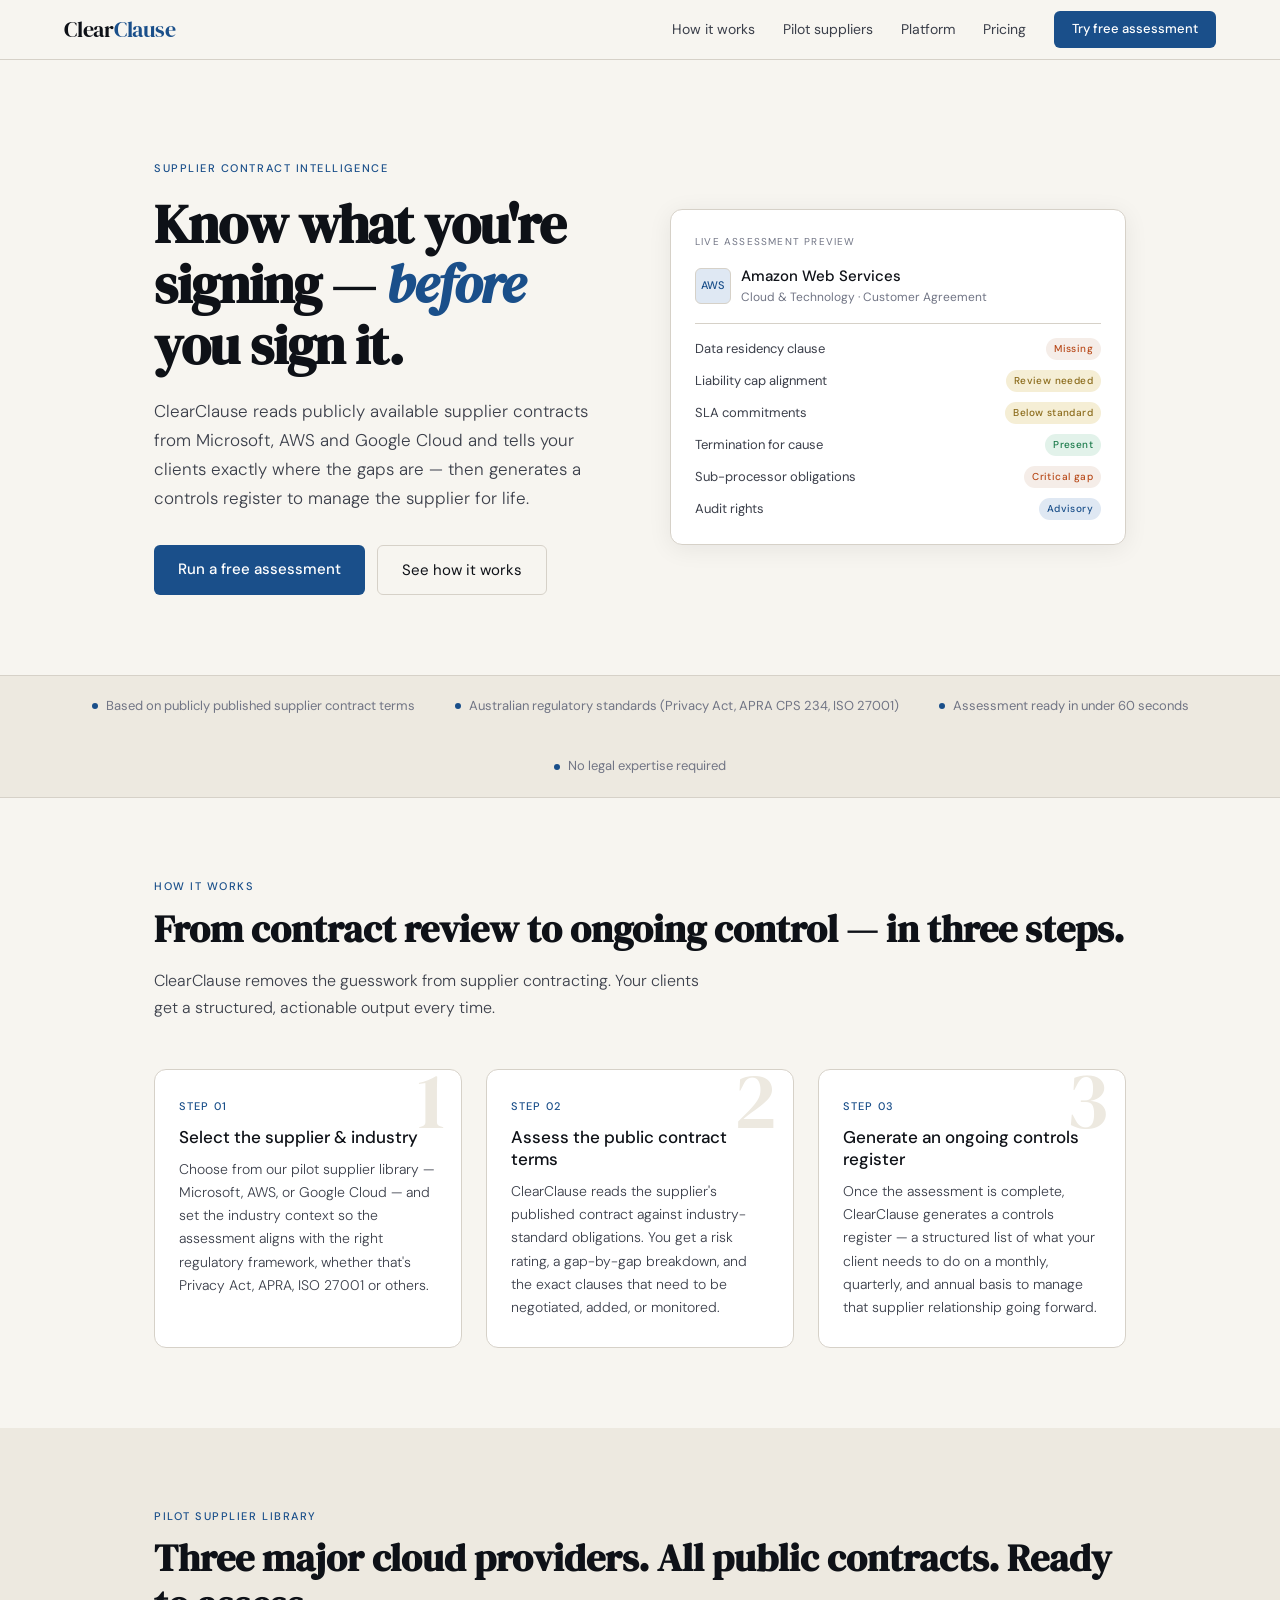
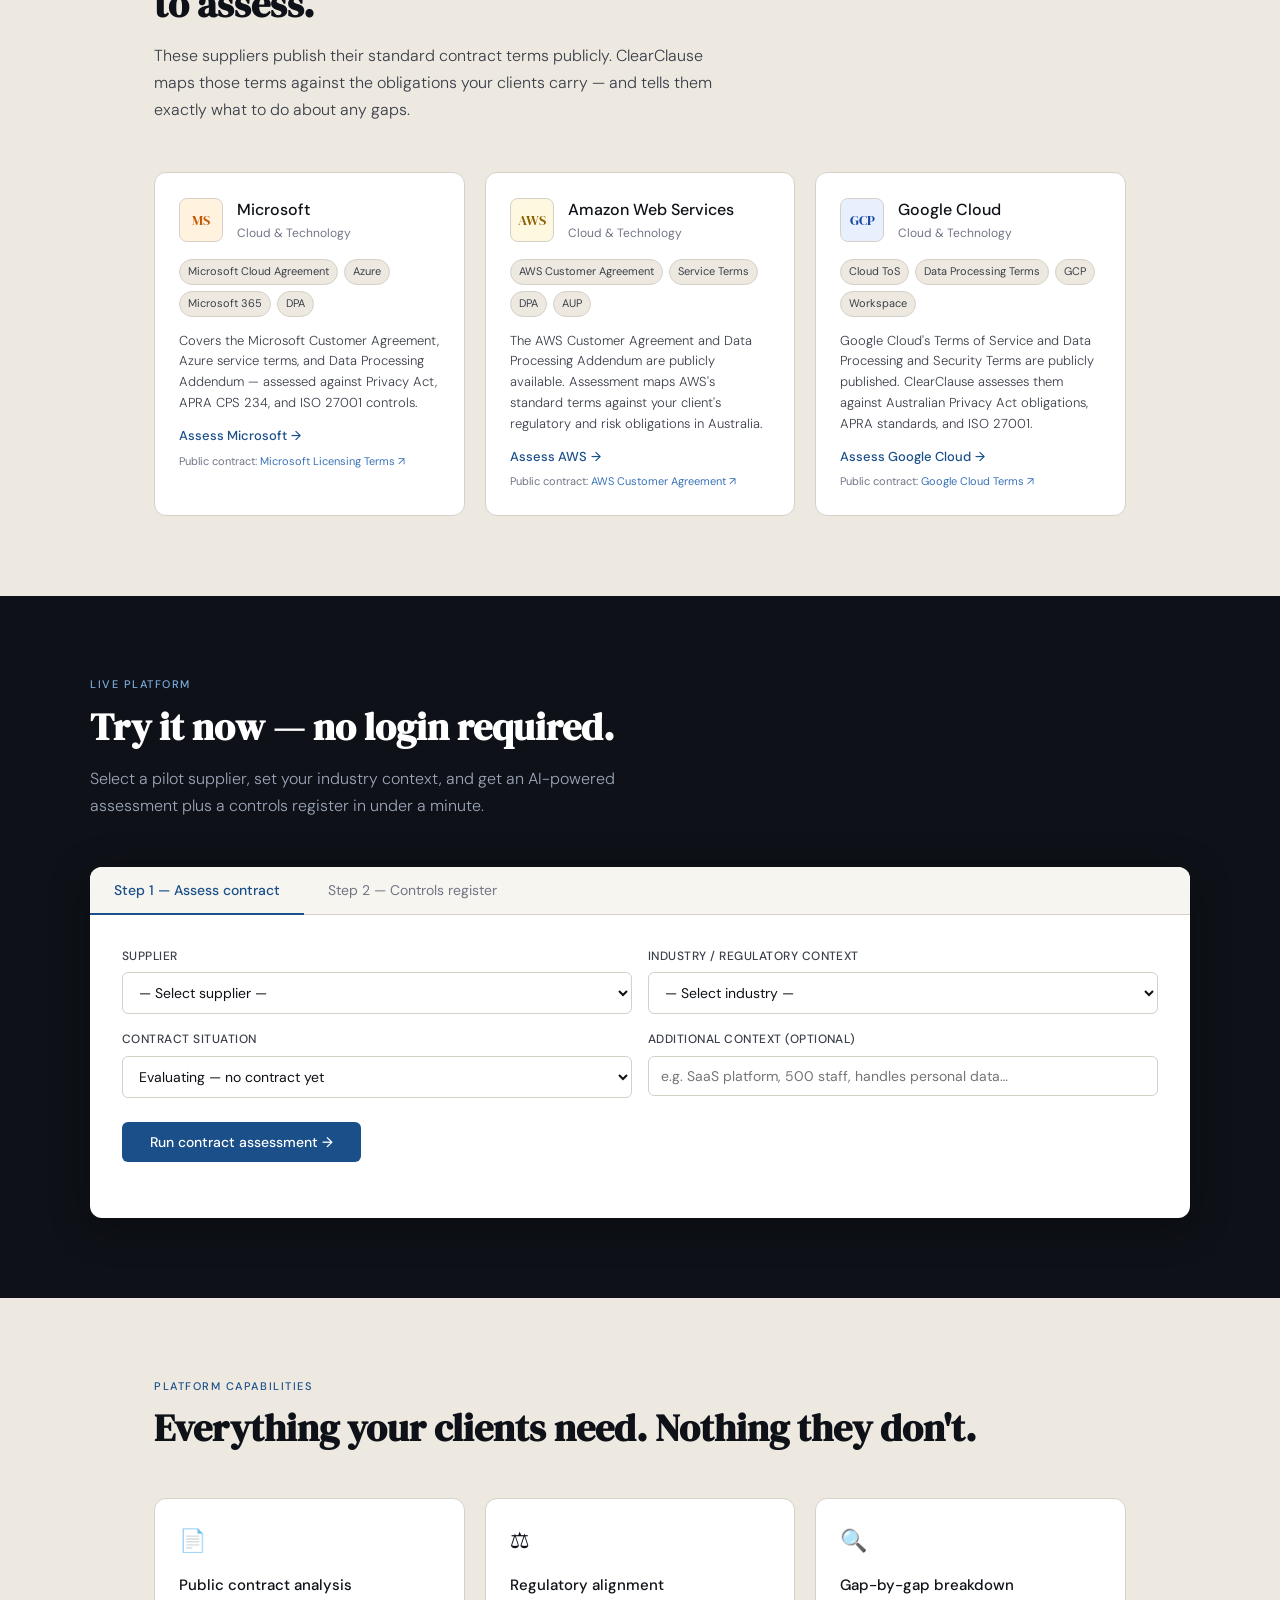
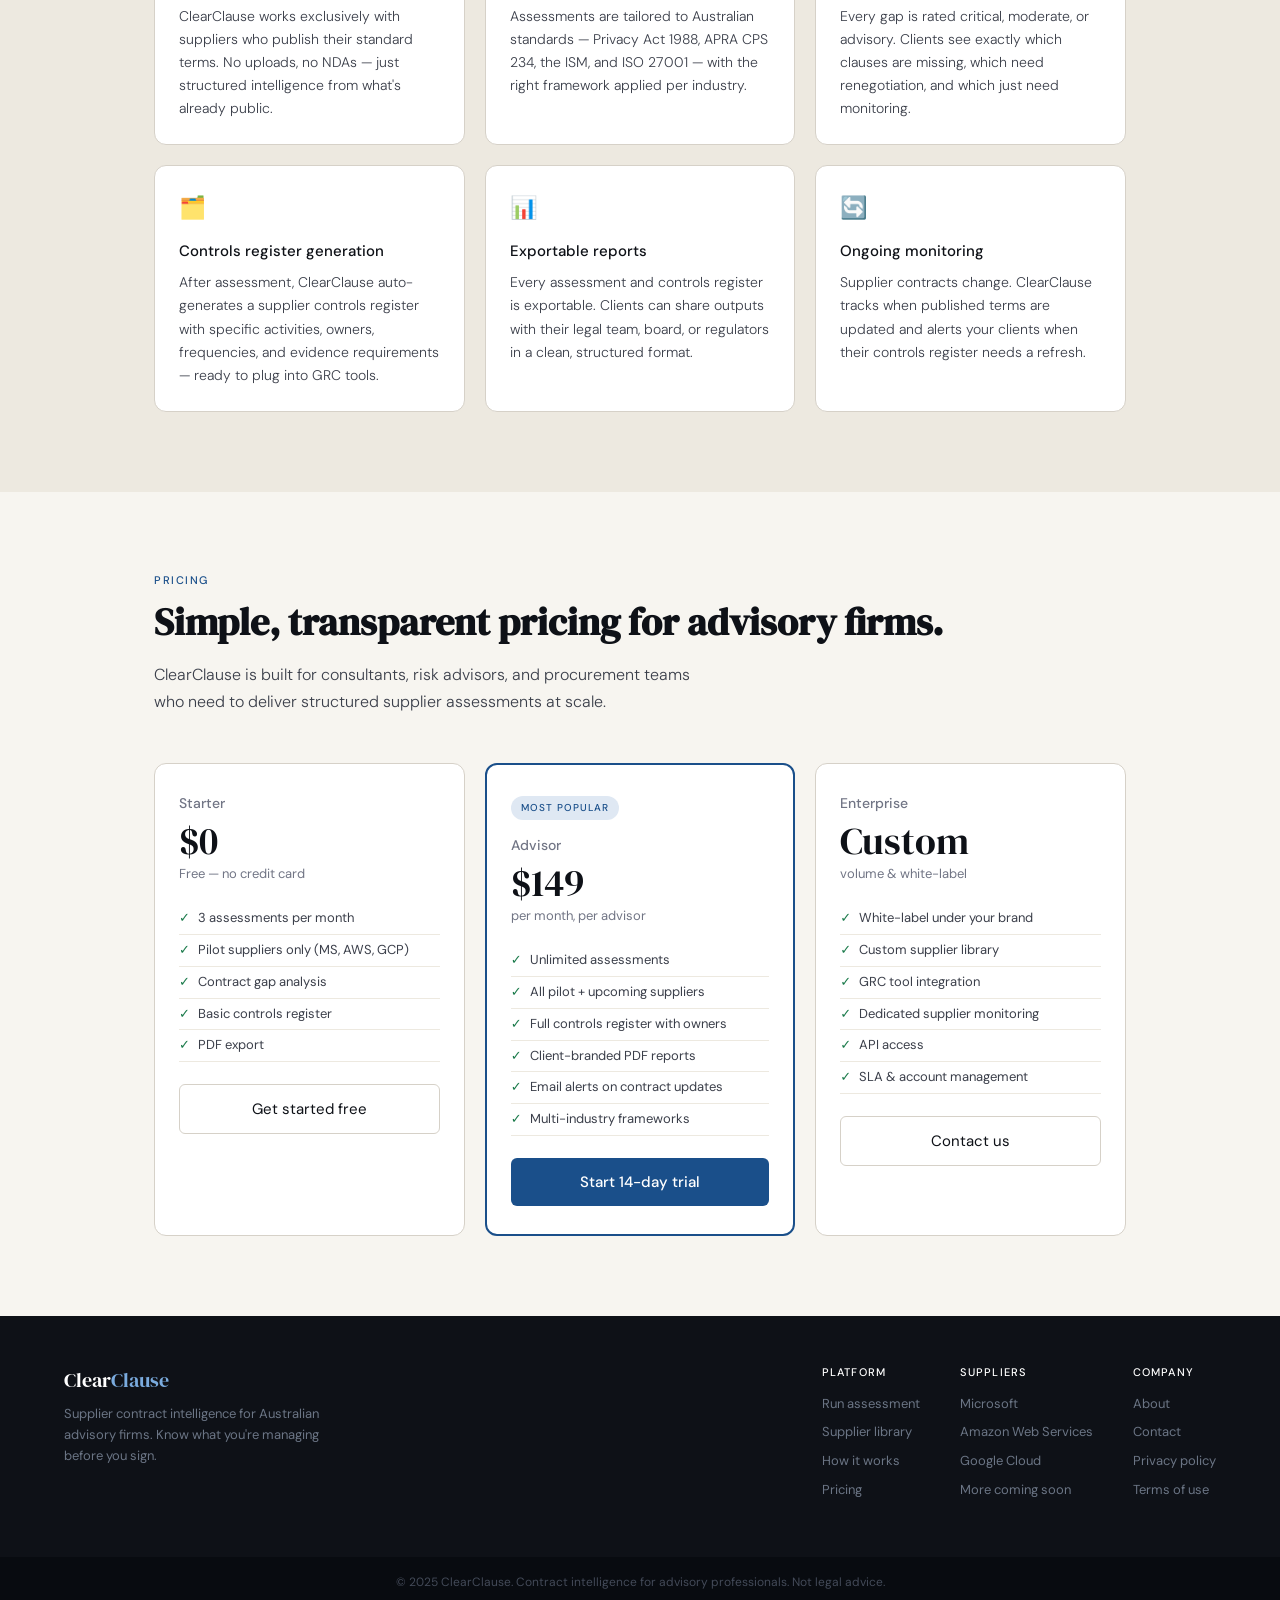
==== index.html @ 5c3d30c2 "Create index.html Version 1" ====
<!DOCTYPE html>
<html lang="en">
<head>
<meta charset="UTF-8" />
<meta name="viewport" content="width=device-width, initial-scale=1.0" />
<title>ClearClause — Supplier Contract Intelligence</title>
<link href="https://fonts.googleapis.com/css2?family=DM+Serif+Display:ital@0;1&family=DM+Sans:wght@300;400;500&display=swap" rel="stylesheet" />
<style>
:root {
  --ink: #0e1117;
  --ink-soft: #3b3f4a;
  --ink-muted: #717585;
  --paper: #f7f5f0;
  --paper-warm: #ede9e0;
  --rule: #d6d1c8;
  --accent: #1a4f8a;
  --accent-pale: #dfe8f3;
  --accent-mid: #3a72b8;
  --warn: #b84a1a;
  --warn-pale: #f5ede8;
  --ok: #1a7a4a;
  --ok-pale: #e2f2ea;
  --amber: #8a6a1a;
  --amber-pale: #f5eed5;
  --serif: 'DM Serif Display', Georgia, serif;
  --sans: 'DM Sans', system-ui, sans-serif;
  --r: 6px;
  --r-lg: 12px;
}
* { box-sizing: border-box; margin: 0; padding: 0; }
html { scroll-behavior: smooth; }
body { font-family: var(--sans); background: var(--paper); color: var(--ink); font-size: 16px; line-height: 1.6; }

/* NAV */
nav {
  position: sticky; top: 0; z-index: 100;
  background: rgba(247,245,240,0.92);
  backdrop-filter: blur(12px);
  border-bottom: 1px solid var(--rule);
  padding: 0 5vw;
  display: flex; align-items: center; justify-content: space-between;
  height: 60px;
}
.nav-logo { font-family: var(--serif); font-size: 22px; color: var(--ink); letter-spacing: -0.01em; }
.nav-logo span { color: var(--accent); }
.nav-links { display: flex; gap: 28px; align-items: center; }
.nav-links a { font-size: 14px; color: var(--ink-soft); text-decoration: none; font-weight: 400; transition: color 0.15s; }
.nav-links a:hover { color: var(--ink); }
.nav-cta {
  background: var(--accent); color: #fff !important;
  padding: 8px 18px; border-radius: var(--r); font-weight: 500 !important;
  font-size: 13px !important;
}
.nav-cta:hover { background: var(--accent-mid) !important; color: #fff !important; }

/* HERO */
.hero {
  padding: 100px 5vw 80px;
  max-width: 1100px; margin: 0 auto;
  display: grid; grid-template-columns: 1fr 1fr; gap: 60px; align-items: center;
}
.hero-eyebrow {
  font-size: 11px; letter-spacing: 0.14em; text-transform: uppercase;
  color: var(--accent); font-weight: 500; margin-bottom: 16px;
}
.hero-title {
  font-family: var(--serif); font-size: clamp(36px, 4.5vw, 54px);
  line-height: 1.12; color: var(--ink); margin-bottom: 22px;
  letter-spacing: -0.02em;
}
.hero-title em { font-style: italic; color: var(--accent); }
.hero-body { font-size: 17px; color: var(--ink-soft); line-height: 1.7; margin-bottom: 32px; font-weight: 300; }
.hero-actions { display: flex; gap: 12px; flex-wrap: wrap; }
.btn-primary {
  background: var(--accent); color: #fff; padding: 12px 24px;
  border-radius: var(--r); font-family: var(--sans); font-size: 15px; font-weight: 500;
  text-decoration: none; border: none; cursor: pointer; transition: background 0.15s;
  display: inline-block;
}
.btn-primary:hover { background: var(--accent-mid); }
.btn-outline {
  background: transparent; color: var(--ink); padding: 12px 24px;
  border-radius: var(--r); font-family: var(--sans); font-size: 15px; font-weight: 400;
  text-decoration: none; border: 1px solid var(--rule); cursor: pointer; transition: border-color 0.15s;
  display: inline-block;
}
.btn-outline:hover { border-color: var(--ink-muted); }

.hero-visual {
  background: #fff;
  border: 1px solid var(--rule);
  border-radius: var(--r-lg);
  padding: 24px;
  box-shadow: 0 4px 24px rgba(14,17,23,0.07);
}
.hv-label { font-size: 10px; letter-spacing: 0.12em; text-transform: uppercase; color: var(--ink-muted); margin-bottom: 14px; }
.hv-supplier-row { display: flex; align-items: center; gap: 10px; margin-bottom: 16px; }
.hv-logo {
  width: 36px; height: 36px; border-radius: 6px; border: 1px solid var(--rule);
  display: flex; align-items: center; justify-content: center; font-size: 11px; font-weight: 500;
  color: var(--accent); background: var(--accent-pale);
}
.hv-name { font-size: 15px; font-weight: 500; color: var(--ink); }
.hv-sub { font-size: 12px; color: var(--ink-muted); }
.hv-divider { height: 1px; background: var(--rule); margin: 14px 0; }
.hv-row { display: flex; justify-content: space-between; align-items: center; margin-bottom: 10px; }
.hv-row:last-child { margin-bottom: 0; }
.hv-clause { font-size: 13px; color: var(--ink-soft); }
.badge {
  font-size: 10px; font-weight: 500; padding: 3px 8px; border-radius: 20px;
  letter-spacing: 0.04em;
}
.badge-red { background: var(--warn-pale); color: var(--warn); }
.badge-amber { background: var(--amber-pale); color: var(--amber); }
.badge-green { background: var(--ok-pale); color: var(--ok); }
.badge-blue { background: var(--accent-pale); color: var(--accent); }

/* TRUST BAR */
.trust-bar {
  background: var(--paper-warm); border-top: 1px solid var(--rule); border-bottom: 1px solid var(--rule);
  padding: 20px 5vw;
  display: flex; align-items: center; justify-content: center; gap: 40px; flex-wrap: wrap;
}
.trust-item { font-size: 13px; color: var(--ink-muted); display: flex; align-items: center; gap: 8px; }
.trust-dot { width: 6px; height: 6px; border-radius: 50%; background: var(--accent); }

/* HOW IT WORKS */
.section { padding: 80px 5vw; max-width: 1100px; margin: 0 auto; }
.section-label { font-size: 11px; letter-spacing: 0.14em; text-transform: uppercase; color: var(--accent); font-weight: 500; margin-bottom: 10px; }
.section-title { font-family: var(--serif); font-size: clamp(28px, 3vw, 40px); line-height: 1.18; color: var(--ink); margin-bottom: 16px; }
.section-body { font-size: 16px; color: var(--ink-soft); max-width: 560px; line-height: 1.7; font-weight: 300; }

.steps { display: grid; grid-template-columns: repeat(3, 1fr); gap: 24px; margin-top: 48px; }
.step-card {
  background: #fff; border: 1px solid var(--rule); border-radius: var(--r-lg);
  padding: 28px 24px; position: relative; overflow: hidden;
}
.step-card::before {
  content: attr(data-n);
  position: absolute; top: -10px; right: 16px;
  font-family: var(--serif); font-size: 80px; color: var(--paper-warm);
  line-height: 1; pointer-events: none;
}
.step-num { font-size: 11px; font-weight: 500; color: var(--accent); letter-spacing: 0.1em; text-transform: uppercase; margin-bottom: 10px; }
.step-title { font-size: 17px; font-weight: 500; color: var(--ink); margin-bottom: 10px; line-height: 1.3; }
.step-body { font-size: 14px; color: var(--ink-soft); line-height: 1.65; font-weight: 300; }

/* PILOT SUPPLIERS */
.suppliers-grid { display: grid; grid-template-columns: repeat(3, 1fr); gap: 20px; margin-top: 48px; }
.supplier-card {
  background: #fff; border: 1px solid var(--rule); border-radius: var(--r-lg);
  padding: 24px; cursor: pointer; transition: border-color 0.15s, box-shadow 0.15s;
}
.supplier-card:hover { border-color: var(--accent); box-shadow: 0 2px 16px rgba(26,79,138,0.1); }
.sc-header { display: flex; align-items: center; gap: 14px; margin-bottom: 16px; }
.sc-logo {
  width: 44px; height: 44px; border-radius: 8px; border: 1px solid var(--rule);
  display: flex; align-items: center; justify-content: center;
  font-family: var(--serif); font-size: 14px; font-weight: 400;
}
.sc-ms { background: #fff3e0; color: #c55a00; }
.sc-aws { background: #fff8e0; color: #8a6000; }
.sc-gcp { background: #e8f0fe; color: #1a47a3; }
.sc-name { font-size: 16px; font-weight: 500; color: var(--ink); }
.sc-industry { font-size: 12px; color: var(--ink-muted); margin-top: 2px; }
.sc-tags { display: flex; flex-wrap: wrap; gap: 6px; margin-bottom: 14px; }
.sc-tag { font-size: 11px; padding: 3px 8px; border-radius: 20px; background: var(--paper-warm); color: var(--ink-soft); border: 1px solid var(--rule); }
.sc-action {
  font-size: 13px; color: var(--accent); font-weight: 500;
  text-decoration: none; display: flex; align-items: center; gap: 4px;
}
.sc-action::after { content: '→'; }
.sc-contract-link { font-size: 11px; color: var(--ink-muted); margin-top: 6px; }
.sc-contract-link a { color: var(--accent-mid); text-decoration: none; }
.sc-contract-link a:hover { text-decoration: underline; }

/* APP SECTION */
.app-section {
  background: var(--ink); padding: 80px 5vw;
}
.app-inner { max-width: 1100px; margin: 0 auto; }
.app-section .section-label { color: #7aabde; }
.app-section .section-title { color: #fff; }
.app-section .section-body { color: #9ba5b8; }

.app-card {
  background: #fff; border-radius: var(--r-lg);
  overflow: hidden; margin-top: 48px;
  box-shadow: 0 8px 40px rgba(0,0,0,0.3);
}
.app-tabs { display: flex; border-bottom: 1px solid var(--rule); background: var(--paper); }
.app-tab {
  padding: 14px 24px; font-size: 14px; font-family: var(--sans);
  color: var(--ink-muted); border: none; background: transparent;
  cursor: pointer; border-bottom: 2px solid transparent; font-weight: 400;
  transition: all 0.15s; margin-bottom: -1px;
}
.app-tab.active { color: var(--accent); border-bottom-color: var(--accent); font-weight: 500; }
.app-panel { padding: 32px; display: none; }
.app-panel.active { display: block; }

.form-row { display: grid; grid-template-columns: 1fr 1fr; gap: 16px; margin-bottom: 16px; }
.form-group { display: flex; flex-direction: column; gap: 6px; }
.form-group label { font-size: 12px; font-weight: 500; color: var(--ink-soft); letter-spacing: 0.04em; text-transform: uppercase; }
.form-group select, .form-group input {
  font-family: var(--sans); font-size: 14px; padding: 10px 12px;
  border: 1px solid var(--rule); border-radius: var(--r);
  background: #fff; color: var(--ink); outline: none;
  transition: border-color 0.15s;
}
.form-group select:focus, .form-group input:focus { border-color: var(--accent); }

.run-btn {
  background: var(--accent); color: #fff; padding: 11px 28px;
  border-radius: var(--r); font-family: var(--sans); font-size: 14px; font-weight: 500;
  border: none; cursor: pointer; transition: background 0.15s; margin-top: 8px;
}
.run-btn:hover:not(:disabled) { background: var(--accent-mid); }
.run-btn:disabled { opacity: 0.4; cursor: not-allowed; }

.loading-row { display: flex; align-items: center; gap: 10px; padding: 14px 0; font-size: 13px; color: var(--ink-muted); }
.spin { width: 14px; height: 14px; border: 2px solid var(--rule); border-top-color: var(--accent); border-radius: 50%; animation: spin 0.65s linear infinite; }
@keyframes spin { to { transform: rotate(360deg); } }

.result-header-bar {
  display: flex; align-items: flex-start; justify-content: space-between;
  padding-bottom: 16px; border-bottom: 1px solid var(--rule); margin-bottom: 20px;
}
.r-supplier-name { font-size: 20px; font-weight: 500; color: var(--ink); }
.r-meta { font-size: 12px; color: var(--ink-muted); margin-top: 3px; }
.risk-pill { font-size: 12px; font-weight: 500; padding: 5px 14px; border-radius: 20px; }
.risk-high { background: var(--warn-pale); color: var(--warn); }
.risk-medium { background: var(--amber-pale); color: var(--amber); }
.risk-low { background: var(--ok-pale); color: var(--ok); }

.r-section { margin-bottom: 22px; }
.r-section-title { font-size: 10px; letter-spacing: 0.12em; text-transform: uppercase; color: var(--ink-muted); font-weight: 500; margin-bottom: 10px; }
.chip-group { display: flex; flex-wrap: wrap; gap: 6px; }
.chip { font-size: 12px; padding: 4px 10px; border-radius: 20px; border: 1px solid var(--rule); color: var(--ink-soft); background: var(--paper); }
.chip-primary { background: var(--accent-pale); border-color: #b5ccdf; color: var(--accent); }

.gap-list { list-style: none; }
.gap-item { display: flex; gap: 10px; padding: 10px 0; border-bottom: 1px solid var(--paper-warm); font-size: 14px; line-height: 1.55; }
.gap-item:last-child { border-bottom: none; }
.sev-dot { width: 8px; height: 8px; border-radius: 50%; margin-top: 6px; flex-shrink: 0; }
.d-critical { background: var(--warn); }
.d-moderate { background: #d4840a; }
.d-advisory { background: var(--accent-mid); }
.gap-clause { font-weight: 500; color: var(--ink); }
.gap-detail { color: var(--ink-soft); font-weight: 300; }

.controls-table { width: 100%; border-collapse: collapse; font-size: 13px; margin-top: 0; }
.controls-table th { text-align: left; font-size: 10px; letter-spacing: 0.1em; text-transform: uppercase; color: var(--ink-muted); padding: 8px 12px; border-bottom: 1px solid var(--rule); font-weight: 500; }
.controls-table td { padding: 10px 12px; border-bottom: 1px solid var(--paper-warm); color: var(--ink-soft); vertical-align: top; line-height: 1.5; }
.controls-table tr:last-child td { border-bottom: none; }
.controls-table tr:hover td { background: var(--paper); }
.freq-badge { font-size: 10px; padding: 2px 7px; border-radius: 20px; font-weight: 500; }
.freq-monthly { background: var(--accent-pale); color: var(--accent); }
.freq-quarterly { background: var(--amber-pale); color: var(--amber); }
.freq-annual { background: var(--ok-pale); color: var(--ok); }
.freq-event { background: var(--warn-pale); color: var(--warn); }

.prose { font-size: 14px; color: var(--ink-soft); line-height: 1.75; font-weight: 300; }
.action-bar { display: flex; gap: 8px; padding-top: 20px; border-top: 1px solid var(--rule); margin-top: 8px; flex-wrap: wrap; }
.act-btn { font-size: 13px; padding: 8px 16px; border-radius: var(--r); border: 1px solid var(--rule); background: transparent; color: var(--ink-soft); cursor: pointer; font-family: var(--sans); transition: all 0.15s; }
.act-btn:hover { border-color: var(--accent); color: var(--accent); }
.act-btn-primary { background: var(--accent); color: #fff !important; border-color: var(--accent) !important; }
.act-btn-primary:hover { background: var(--accent-mid) !important; }

/* FEATURES */
.features-wrap { background: var(--paper-warm); padding: 80px 0; }
.features-inner { max-width: 1100px; margin: 0 auto; padding: 0 5vw; }
.features-grid { display: grid; grid-template-columns: repeat(3, 1fr); gap: 20px; margin-top: 48px; }
.feat-card { background: #fff; border: 1px solid var(--rule); border-radius: var(--r-lg); padding: 24px; }
.feat-icon { font-size: 22px; margin-bottom: 14px; }
.feat-title { font-size: 15px; font-weight: 500; color: var(--ink); margin-bottom: 8px; }
.feat-body { font-size: 14px; color: var(--ink-soft); line-height: 1.65; font-weight: 300; }

/* PRICING */
.pricing-grid { display: grid; grid-template-columns: repeat(3, 1fr); gap: 20px; margin-top: 48px; }
.price-card { background: #fff; border: 1px solid var(--rule); border-radius: var(--r-lg); padding: 28px 24px; }
.price-card.featured { border-color: var(--accent); border-width: 2px; }
.price-featured-label { font-size: 10px; font-weight: 500; text-transform: uppercase; letter-spacing: 0.1em; color: var(--accent); background: var(--accent-pale); padding: 4px 10px; border-radius: 20px; display: inline-block; margin-bottom: 14px; }
.price-plan { font-size: 14px; font-weight: 500; color: var(--ink-muted); margin-bottom: 8px; }
.price-amount { font-family: var(--serif); font-size: 38px; color: var(--ink); line-height: 1; margin-bottom: 4px; }
.price-period { font-size: 13px; color: var(--ink-muted); margin-bottom: 18px; }
.price-features { list-style: none; margin-bottom: 22px; }
.price-features li { font-size: 13px; color: var(--ink-soft); padding: 5px 0; border-bottom: 1px solid var(--paper-warm); display: flex; gap: 8px; }
.price-features li::before { content: '✓'; color: var(--ok); font-weight: 500; flex-shrink: 0; }

/* FOOTER */
footer {
  background: var(--ink); color: #9ba5b8; padding: 48px 5vw;
  display: flex; justify-content: space-between; align-items: flex-start; flex-wrap: wrap; gap: 24px;
}
.footer-brand { font-family: var(--serif); font-size: 20px; color: #fff; margin-bottom: 8px; }
.footer-brand span { color: #7aabde; }
.footer-tagline { font-size: 13px; color: #6b7585; max-width: 260px; line-height: 1.6; }
.footer-links { display: flex; gap: 40px; flex-wrap: wrap; }
.footer-col h4 { font-size: 11px; text-transform: uppercase; letter-spacing: 0.1em; color: #fff; font-weight: 500; margin-bottom: 12px; }
.footer-col a { display: block; font-size: 13px; color: #6b7585; text-decoration: none; margin-bottom: 8px; transition: color 0.15s; }
.footer-col a:hover { color: #9ba5b8; }
.footer-bottom { background: #080b10; padding: 16px 5vw; text-align: center; font-size: 12px; color: #434a58; }

/* ERROR */
.err-msg { font-size: 13px; color: var(--warn); background: var(--warn-pale); padding: 10px 14px; border-radius: var(--r); margin-top: 10px; }

/* RESPONSIVE */
@media (max-width: 768px) {
  .hero { grid-template-columns: 1fr; }
  .steps, .suppliers-grid, .features-grid, .pricing-grid { grid-template-columns: 1fr; }
  .form-row { grid-template-columns: 1fr; }
  .nav-links { display: none; }
}

/* ANIMATIONS */
@keyframes fadeUp { from { opacity: 0; transform: translateY(16px); } to { opacity: 1; transform: translateY(0); } }
.hero-eyebrow, .hero-title, .hero-body, .hero-actions { animation: fadeUp 0.5s ease both; }
.hero-eyebrow { animation-delay: 0.05s; }
.hero-title { animation-delay: 0.12s; }
.hero-body { animation-delay: 0.2s; }
.hero-actions { animation-delay: 0.28s; }
.hero-visual { animation: fadeUp 0.5s 0.18s ease both; }
</style>
</head>
<body>

<!-- NAV -->
<nav>
  <div class="nav-logo">Clear<span>Clause</span></div>
  <div class="nav-links">
    <a href="#how-it-works">How it works</a>
    <a href="#suppliers">Pilot suppliers</a>
    <a href="#platform">Platform</a>
    <a href="#pricing">Pricing</a>
    <a href="#platform" class="nav-cta">Try free assessment</a>
  </div>
</nav>

<!-- HERO -->
<section style="background: var(--paper);">
  <div class="hero">
    <div>
      <p class="hero-eyebrow">Supplier Contract Intelligence</p>
      <h1 class="hero-title">Know what you're signing — <em>before</em> you sign it.</h1>
      <p class="hero-body">ClearClause reads publicly available supplier contracts from Microsoft, AWS and Google Cloud and tells your clients exactly where the gaps are — then generates a controls register to manage the supplier for life.</p>
      <div class="hero-actions">
        <a href="#platform" class="btn-primary">Run a free assessment</a>
        <a href="#how-it-works" class="btn-outline">See how it works</a>
      </div>
    </div>
    <div class="hero-visual">
      <p class="hv-label">Live assessment preview</p>
      <div class="hv-supplier-row">
        <div class="hv-logo">AWS</div>
        <div>
          <div class="hv-name">Amazon Web Services</div>
          <div class="hv-sub">Cloud &amp; Technology · Customer Agreement</div>
        </div>
      </div>
      <div class="hv-divider"></div>
      <div class="hv-row"><span class="hv-clause">Data residency clause</span><span class="badge badge-red">Missing</span></div>
      <div class="hv-row"><span class="hv-clause">Liability cap alignment</span><span class="badge badge-amber">Review needed</span></div>
      <div class="hv-row"><span class="hv-clause">SLA commitments</span><span class="badge badge-amber">Below standard</span></div>
      <div class="hv-row"><span class="hv-clause">Termination for cause</span><span class="badge badge-green">Present</span></div>
      <div class="hv-row"><span class="hv-clause">Sub-processor obligations</span><span class="badge badge-red">Critical gap</span></div>
      <div class="hv-row"><span class="hv-clause">Audit rights</span><span class="badge badge-blue">Advisory</span></div>
    </div>
  </div>
</section>

<!-- TRUST BAR -->
<div class="trust-bar">
  <div class="trust-item"><span class="trust-dot"></span>Based on publicly published supplier contract terms</div>
  <div class="trust-item"><span class="trust-dot"></span>Australian regulatory standards (Privacy Act, APRA CPS 234, ISO 27001)</div>
  <div class="trust-item"><span class="trust-dot"></span>Assessment ready in under 60 seconds</div>
  <div class="trust-item"><span class="trust-dot"></span>No legal expertise required</div>
</div>

<!-- HOW IT WORKS -->
<section id="how-it-works">
  <div class="section">
    <p class="section-label">How it works</p>
    <h2 class="section-title">From contract review to ongoing control — in three steps.</h2>
    <p class="section-body">ClearClause removes the guesswork from supplier contracting. Your clients get a structured, actionable output every time.</p>
    <div class="steps">
      <div class="step-card" data-n="1">
        <p class="step-num">Step 01</p>
        <h3 class="step-title">Select the supplier &amp; industry</h3>
        <p class="step-body">Choose from our pilot supplier library — Microsoft, AWS, or Google Cloud — and set the industry context so the assessment aligns with the right regulatory framework, whether that's Privacy Act, APRA, ISO 27001 or others.</p>
      </div>
      <div class="step-card" data-n="2">
        <p class="step-num">Step 02</p>
        <h3 class="step-title">Assess the public contract terms</h3>
        <p class="step-body">ClearClause reads the supplier's published contract against industry-standard obligations. You get a risk rating, a gap-by-gap breakdown, and the exact clauses that need to be negotiated, added, or monitored.</p>
      </div>
      <div class="step-card" data-n="3">
        <p class="step-num">Step 03</p>
        <h3 class="step-title">Generate an ongoing controls register</h3>
        <p class="step-body">Once the assessment is complete, ClearClause generates a controls register — a structured list of what your client needs to do on a monthly, quarterly, and annual basis to manage that supplier relationship going forward.</p>
      </div>
    </div>
  </div>
</section>

<!-- PILOT SUPPLIERS -->
<section id="suppliers" style="background: var(--paper-warm); padding: 80px 0;">
  <div class="section" style="padding-top:0;padding-bottom:0;">
    <p class="section-label">Pilot supplier library</p>
    <h2 class="section-title">Three major cloud providers. All public contracts. Ready to assess.</h2>
    <p class="section-body">These suppliers publish their standard contract terms publicly. ClearClause maps those terms against the obligations your clients carry — and tells them exactly what to do about any gaps.</p>
    <div class="suppliers-grid">

      <div class="supplier-card" onclick="goToAssess('Microsoft')">
        <div class="sc-header">
          <div class="sc-logo sc-ms">MS</div>
          <div>
            <div class="sc-name">Microsoft</div>
            <div class="sc-industry">Cloud &amp; Technology</div>
          </div>
        </div>
        <div class="sc-tags">
          <span class="sc-tag">Microsoft Cloud Agreement</span>
          <span class="sc-tag">Azure</span>
          <span class="sc-tag">Microsoft 365</span>
          <span class="sc-tag">DPA</span>
        </div>
        <p style="font-size:13px;color:var(--ink-soft);margin-bottom:12px;font-weight:300;">Covers the Microsoft Customer Agreement, Azure service terms, and Data Processing Addendum — assessed against Privacy Act, APRA CPS 234, and ISO 27001 controls.</p>
        <a class="sc-action" href="#platform">Assess Microsoft</a>
        <div class="sc-contract-link">Public contract: <a href="https://www.microsoft.com/en-au/licensing/product-licensing/products" target="_blank">Microsoft Licensing Terms ↗</a></div>
      </div>

      <div class="supplier-card" onclick="goToAssess('Amazon Web Services (AWS)')">
        <div class="sc-header">
          <div class="sc-logo sc-aws">AWS</div>
          <div>
            <div class="sc-name">Amazon Web Services</div>
            <div class="sc-industry">Cloud &amp; Technology</div>
          </div>
        </div>
        <div class="sc-tags">
          <span class="sc-tag">AWS Customer Agreement</span>
          <span class="sc-tag">Service Terms</span>
          <span class="sc-tag">DPA</span>
          <span class="sc-tag">AUP</span>
        </div>
        <p style="font-size:13px;color:var(--ink-soft);margin-bottom:12px;font-weight:300;">The AWS Customer Agreement and Data Processing Addendum are publicly available. Assessment maps AWS's standard terms against your client's regulatory and risk obligations in Australia.</p>
        <a class="sc-action" href="#platform">Assess AWS</a>
        <div class="sc-contract-link">Public contract: <a href="https://aws.amazon.com/agreement/" target="_blank">AWS Customer Agreement ↗</a></div>
      </div>

      <div class="supplier-card" onclick="goToAssess('Google Cloud')">
        <div class="sc-header">
          <div class="sc-logo sc-gcp">GCP</div>
          <div>
            <div class="sc-name">Google Cloud</div>
            <div class="sc-industry">Cloud &amp; Technology</div>
          </div>
        </div>
        <div class="sc-tags">
          <span class="sc-tag">Cloud ToS</span>
          <span class="sc-tag">Data Processing Terms</span>
          <span class="sc-tag">GCP</span>
          <span class="sc-tag">Workspace</span>
        </div>
        <p style="font-size:13px;color:var(--ink-soft);margin-bottom:12px;font-weight:300;">Google Cloud's Terms of Service and Data Processing and Security Terms are publicly published. ClearClause assesses them against Australian Privacy Act obligations, APRA standards, and ISO 27001.</p>
        <a class="sc-action" href="#platform">Assess Google Cloud</a>
        <div class="sc-contract-link">Public contract: <a href="https://cloud.google.com/terms" target="_blank">Google Cloud Terms ↗</a></div>
      </div>

    </div>
  </div>
</section>

<!-- LIVE PLATFORM -->
<section id="platform" class="app-section">
  <div class="app-inner">
    <p class="section-label">Live platform</p>
    <h2 class="section-title" style="color:#fff;">Try it now — no login required.</h2>
    <p class="section-body">Select a pilot supplier, set your industry context, and get an AI-powered assessment plus a controls register in under a minute.</p>
    <div class="app-card">
      <div class="app-tabs">
        <button class="app-tab active" onclick="switchTab('assess')">Step 1 — Assess contract</button>
        <button class="app-tab" id="tab-controls" onclick="switchTab('controls')" disabled>Step 2 — Controls register</button>
      </div>

      <!-- ASSESS PANEL -->
      <div class="app-panel active" id="panel-assess">
        <div class="form-row">
          <div class="form-group">
            <label>Supplier</label>
            <select id="f-supplier">
              <option value="">— Select supplier —</option>
              <option value="Microsoft">Microsoft (Azure / M365)</option>
              <option value="Amazon Web Services (AWS)">Amazon Web Services (AWS)</option>
              <option value="Google Cloud">Google Cloud (GCP / Workspace)</option>
            </select>
          </div>
          <div class="form-group">
            <label>Industry / Regulatory context</label>
            <select id="f-industry">
              <option value="">— Select industry —</option>
              <option value="Banking & Financial Services (APRA regulated)">Banking &amp; Financial Services (APRA)</option>
              <option value="Healthcare (My Health Records Act, Privacy Act)">Healthcare (Privacy Act, My Health Records Act)</option>
              <option value="Telecommunications (ACMA, Telecommunications Act)">Telecommunications (ACMA)</option>
              <option value="Government & Public Sector (Australian Government ISM)">Government &amp; Public Sector (ISM)</option>
              <option value="Insurance (APRA regulated)">Insurance (APRA)</option>
              <option value="Retail & eCommerce (Privacy Act, Consumer Law)">Retail &amp; eCommerce</option>
              <option value="Technology & SaaS (Privacy Act, ISO 27001)">Technology &amp; SaaS</option>
            </select>
          </div>
        </div>
        <div class="form-row">
          <div class="form-group">
            <label>Contract situation</label>
            <select id="f-mode">
              <option value="new">Evaluating — no contract yet</option>
              <option value="existing">Reviewing an existing contract</option>
            </select>
          </div>
          <div class="form-group">
            <label>Additional context (optional)</label>
            <input type="text" id="f-context" placeholder="e.g. SaaS platform, 500 staff, handles personal data…" />
          </div>
        </div>
        <button class="run-btn" id="btn-assess" onclick="runAssessment()">Run contract assessment →</button>
        <div id="assess-error"></div>
        <div id="assess-result" style="margin-top:24px;"></div>
      </div>

      <!-- CONTROLS PANEL -->
      <div class="app-panel" id="panel-controls">
        <div id="controls-result"></div>
      </div>
    </div>
  </div>
</section>

<!-- FEATURES -->
<div class="features-wrap" id="features">
  <div class="features-inner">
    <p class="section-label">Platform capabilities</p>
    <h2 class="section-title">Everything your clients need. Nothing they don't.</h2>
    <div class="features-grid">
      <div class="feat-card">
        <div class="feat-icon">📄</div>
        <h3 class="feat-title">Public contract analysis</h3>
        <p class="feat-body">ClearClause works exclusively with suppliers who publish their standard terms. No uploads, no NDAs — just structured intelligence from what's already public.</p>
      </div>
      <div class="feat-card">
        <div class="feat-icon">⚖️</div>
        <h3 class="feat-title">Regulatory alignment</h3>
        <p class="feat-body">Assessments are tailored to Australian standards — Privacy Act 1988, APRA CPS 234, the ISM, and ISO 27001 — with the right framework applied per industry.</p>
      </div>
      <div class="feat-card">
        <div class="feat-icon">🔍</div>
        <h3 class="feat-title">Gap-by-gap breakdown</h3>
        <p class="feat-body">Every gap is rated critical, moderate, or advisory. Clients see exactly which clauses are missing, which need renegotiation, and which just need monitoring.</p>
      </div>
      <div class="feat-card">
        <div class="feat-icon">🗂️</div>
        <h3 class="feat-title">Controls register generation</h3>
        <p class="feat-body">After assessment, ClearClause auto-generates a supplier controls register with specific activities, owners, frequencies, and evidence requirements — ready to plug into GRC tools.</p>
      </div>
      <div class="feat-card">
        <div class="feat-icon">📊</div>
        <h3 class="feat-title">Exportable reports</h3>
        <p class="feat-body">Every assessment and controls register is exportable. Clients can share outputs with their legal team, board, or regulators in a clean, structured format.</p>
      </div>
      <div class="feat-card">
        <div class="feat-icon">🔄</div>
        <h3 class="feat-title">Ongoing monitoring</h3>
        <p class="feat-body">Supplier contracts change. ClearClause tracks when published terms are updated and alerts your clients when their controls register needs a refresh.</p>
      </div>
    </div>
  </div>
</div>

<!-- PRICING -->
<section id="pricing">
  <div class="section">
    <p class="section-label">Pricing</p>
    <h2 class="section-title">Simple, transparent pricing for advisory firms.</h2>
    <p class="section-body">ClearClause is built for consultants, risk advisors, and procurement teams who need to deliver structured supplier assessments at scale.</p>
    <div class="pricing-grid">
      <div class="price-card">
        <div class="price-plan">Starter</div>
        <div class="price-amount">$0</div>
        <div class="price-period">Free — no credit card</div>
        <ul class="price-features">
          <li>3 assessments per month</li>
          <li>Pilot suppliers only (MS, AWS, GCP)</li>
          <li>Contract gap analysis</li>
          <li>Basic controls register</li>
          <li>PDF export</li>
        </ul>
        <a href="#platform" class="btn-outline" style="display:block;text-align:center;">Get started free</a>
      </div>
      <div class="price-card featured">
        <div class="price-featured-label">Most popular</div>
        <div class="price-plan">Advisor</div>
        <div class="price-amount">$149</div>
        <div class="price-period">per month, per advisor</div>
        <ul class="price-features">
          <li>Unlimited assessments</li>
          <li>All pilot + upcoming suppliers</li>
          <li>Full controls register with owners</li>
          <li>Client-branded PDF reports</li>
          <li>Email alerts on contract updates</li>
          <li>Multi-industry frameworks</li>
        </ul>
        <a href="#platform" class="btn-primary" style="display:block;text-align:center;">Start 14-day trial</a>
      </div>
      <div class="price-card">
        <div class="price-plan">Enterprise</div>
        <div class="price-amount">Custom</div>
        <div class="price-period">volume &amp; white-label</div>
        <ul class="price-features">
          <li>White-label under your brand</li>
          <li>Custom supplier library</li>
          <li>GRC tool integration</li>
          <li>Dedicated supplier monitoring</li>
          <li>API access</li>
          <li>SLA &amp; account management</li>
        </ul>
        <a href="#platform" class="btn-outline" style="display:block;text-align:center;">Contact us</a>
      </div>
    </div>
  </div>
</section>

<!-- FOOTER -->
<footer>
  <div>
    <div class="footer-brand">Clear<span>Clause</span></div>
    <p class="footer-tagline">Supplier contract intelligence for Australian advisory firms. Know what you're managing before you sign.</p>
  </div>
  <div class="footer-links">
    <div class="footer-col">
      <h4>Platform</h4>
      <a href="#platform">Run assessment</a>
      <a href="#suppliers">Supplier library</a>
      <a href="#how-it-works">How it works</a>
      <a href="#pricing">Pricing</a>
    </div>
    <div class="footer-col">
      <h4>Suppliers</h4>
      <a href="#">Microsoft</a>
      <a href="#">Amazon Web Services</a>
      <a href="#">Google Cloud</a>
      <a href="#">More coming soon</a>
    </div>
    <div class="footer-col">
      <h4>Company</h4>
      <a href="#">About</a>
      <a href="#">Contact</a>
      <a href="#">Privacy policy</a>
      <a href="#">Terms of use</a>
    </div>
  </div>
</footer>
<div class="footer-bottom">© 2025 ClearClause. Contract intelligence for advisory professionals. Not legal advice.</div>

<script>
let lastAssessment = null;

function goToAssess(supplier) {
  document.getElementById('f-supplier').value = supplier;
  document.getElementById('platform').scrollIntoView({ behavior: 'smooth' });
}

function switchTab(tab) {
  document.querySelectorAll('.app-tab').forEach(t => t.classList.remove('active'));
  document.querySelectorAll('.app-panel').forEach(p => p.classList.remove('active'));
  if (tab === 'assess') {
    document.querySelectorAll('.app-tab')[0].classList.add('active');
    document.getElementById('panel-assess').classList.add('active');
  } else {
    document.querySelectorAll('.app-tab')[1].classList.add('active');
    document.getElementById('panel-controls').classList.add('active');
  }
}

async function runAssessment() {
  const supplier = document.getElementById('f-supplier').value;
  const industry = document.getElementById('f-industry').value;
  const mode = document.getElementById('f-mode').value;
  const context = document.getElementById('f-context').value.trim();
  const errEl = document.getElementById('assess-error');
  errEl.innerHTML = '';

  if (!supplier) { errEl.innerHTML = '<p class="err-msg">Please select a supplier.</p>'; return; }
  if (!industry) { errEl.innerHTML = '<p class="err-msg">Please select an industry.</p>'; return; }

  const btn = document.getElementById('btn-assess');
  btn.disabled = true;
  const resultEl = document.getElementById('assess-result');
  const modeLabel = mode === 'new' ? 'Evaluating for new contract' : 'Reviewing existing contract';
  resultEl.innerHTML = `<div class="loading-row"><div class="spin"></div><span>Assessing ${supplier}'s public contract terms against ${industry} obligations…</span></div>`;

  const modeText = mode === 'new'
    ? 'The client does NOT yet have a contract. Focus on what they must negotiate or add before signing.'
    : 'The client ALREADY HAS a contract. Focus on what gaps exist and what controls are needed now.';

  const prompt = `You are a specialist contract compliance and supplier risk advisor with deep expertise in Australian regulatory frameworks.

Supplier: ${supplier}
Industry context: ${industry}
${context ? 'Additional context: ' + context : ''}
Situation: ${modeText}

This supplier publishes their standard contract terms publicly (Microsoft Customer Agreement / AWS Customer Agreement / Google Cloud Terms of Service). Assess those known public terms against the obligations of the industry provided.

Respond ONLY with a valid JSON object. No markdown, no backticks, no preamble. Use exactly this structure:

{
  "riskLevel": "High" | "Medium" | "Low",
  "riskRationale": "One sentence explaining overall risk",
  "publicContractSource": "Name of the specific public document being assessed (e.g. Microsoft Customer Agreement + DPA)",
  "regulatoryFramework": {
    "primaryRegulators": ["2-4 regulators"],
    "keyLegislation": ["3-5 laws/standards"],
    "australianSpecific": ["1-3 AU-specific rules"]
  },
  "contractGaps": [
    {"severity": "critical"|"moderate"|"advisory", "clause": "Clause name", "detail": "What is absent or problematic in this supplier's public terms and why it matters for this client (2 sentences)"}
  ],
  "mustHaveClauses": ["5-7 clauses the client must add or negotiate"],
  "summary": "3-4 sentence plain-English assessment summary. Be specific to this supplier's known public contract terms and the client's industry."
}

Provide 5-7 contractGaps. Be specific to this supplier's actual known public terms.`;

  try {
    const res = await fetch("https://api.anthropic.com/v1/messages", {
      method: "POST",
      headers: { "Content-Type": "application/json" },
      body: JSON.stringify({
        model: "claude-sonnet-4-20250514",
        max_tokens: 1200,
        messages: [{ role: "user", content: prompt }]
      })
    });
    const data = await res.json();
    const raw = data.content.map(i => i.text || '').join('');
    const r = JSON.parse(raw.replace(/```json|```/g, '').trim());
    lastAssessment = { r, supplier, industry, mode: modeLabel };
    renderAssessment(r, supplier, industry, modeLabel);
  } catch(e) {
    resultEl.innerHTML = '<p class="err-msg">Assessment failed — please try again.</p>';
  }
  btn.disabled = false;
}

function renderAssessment(r, supplier, industry, modeLabel) {
  const rc = r.riskLevel === 'High' ? 'risk-high' : r.riskLevel === 'Medium' ? 'risk-medium' : 'risk-low';
  const regs = [
    ...(r.regulatoryFramework.primaryRegulators||[]).map(x=>`<span class="chip chip-primary">${esc(x)}</span>`),
    ...(r.regulatoryFramework.keyLegislation||[]).map(x=>`<span class="chip">${esc(x)}</span>`),
    ...(r.regulatoryFramework.australianSpecific||[]).map(x=>`<span class="chip">${esc(x)}</span>`)
  ].join('');
  const gaps = (r.contractGaps||[]).map(g => {
    const dc = g.severity === 'critical' ? 'd-critical' : g.severity === 'moderate' ? 'd-moderate' : 'd-advisory';
    return `<li class="gap-item"><span class="sev-dot ${dc}"></span><span><span class="gap-clause">${esc(g.clause)}: </span><span class="gap-detail">${esc(g.detail)}</span></span></li>`;
  }).join('');
  const clauses = (r.mustHaveClauses||[]).map(c=>`<span class="chip">${esc(c)}</span>`).join('');

  document.getElementById('assess-result').innerHTML = `
<div>
  <div class="result-header-bar">
    <div>
      <div class="r-supplier-name">${esc(supplier)}</div>
      <div class="r-meta">${esc(industry)} · ${esc(modeLabel)}</div>
      <div class="r-meta" style="margin-top:2px;">Source: ${esc(r.publicContractSource||'Publicly published contract terms')}</div>
    </div>
    <span class="risk-pill ${rc}">${esc(r.riskLevel)} risk</span>
  </div>
  <div class="r-section"><p class="r-section-title">Risk rationale</p><p class="prose">${esc(r.riskRationale)}</p></div>
  <div class="r-section"><p class="r-section-title">Applicable regulatory framework</p><div class="chip-group">${regs}</div></div>
  <div class="r-section">
    <p class="r-section-title">Contract gap analysis</p>
    <ul class="gap-list">${gaps}</ul>
    <div style="display:flex;gap:16px;margin-top:10px;font-size:12px;color:var(--ink-muted);">
      <span><span style="display:inline-block;width:8px;height:8px;border-radius:50%;background:var(--warn);margin-right:5px;"></span>Critical</span>
      <span><span style="display:inline-block;width:8px;height:8px;border-radius:50%;background:#d4840a;margin-right:5px;"></span>Moderate</span>
      <span><span style="display:inline-block;width:8px;height:8px;border-radius:50%;background:var(--accent-mid);margin-right:5px;"></span>Advisory</span>
    </div>
  </div>
  <div class="r-section"><p class="r-section-title">Must-have clauses to add / negotiate</p><div class="chip-group">${clauses}</div></div>
  <div class="r-section"><p class="r-section-title">Assessment summary</p><p class="prose">${esc(r.summary)}</p></div>
  <div class="action-bar">
    <button class="act-btn act-btn-primary" onclick="generateControls()">Generate controls register →</button>
    <button class="act-btn" onclick="window.print()">Export PDF</button>
  </div>
</div>`;

  const tabControls = document.getElementById('tab-controls');
  tabControls.disabled = false;
}

async function generateControls() {
  if (!lastAssessment) return;
  switchTab('controls');
  const { r, supplier, industry } = lastAssessment;
  const el = document.getElementById('controls-result');
  el.innerHTML = `<div class="loading-row"><div class="spin"></div><span>Generating ongoing controls register for ${supplier}…</span></div>`;

  const prompt = `You are a GRC (Governance, Risk & Compliance) specialist.

Based on the following contract assessment:
- Supplier: ${supplier}
- Industry: ${industry}
- Risk level: ${r.riskLevel}
- Key gaps: ${(r.contractGaps||[]).map(g=>g.clause).join(', ')}
- Applicable regulations: ${[...(r.regulatoryFramework.primaryRegulators||[]), ...(r.regulatoryFramework.keyLegislation||[])].join(', ')}

Generate a practical ongoing supplier controls register that the client must maintain to manage this supplier relationship going forward.

Respond ONLY with a valid JSON object. No markdown, no backticks. Use exactly this structure:

{
  "registerTitle": "Controls register title",
  "objective": "One sentence on what this register achieves",
  "controls": [
    {
      "id": "C01",
      "controlArea": "Area name (e.g. Data Security)",
      "control": "Specific control activity description (1-2 sentences)",
      "frequency": "Monthly" | "Quarterly" | "Annual" | "Event-driven",
      "owner": "Suggested owner role (e.g. IT Security Manager)",
      "evidenceRequired": "What evidence must be collected",
      "regulatoryLink": "Regulation or standard this satisfies"
    }
  ],
  "reviewCycle": "Recommended review cycle for the whole register",
  "notes": "2-3 sentences of practical advice for implementing this register"
}

Generate 8-12 controls covering: data security, privacy, performance monitoring, incident management, contract compliance, access management, exit/termination, and any gaps identified in the assessment. Be specific and actionable.`;

  try {
    const res = await fetch("https://api.anthropic.com/v1/messages", {
      method: "POST",
      headers: { "Content-Type": "application/json" },
      body: JSON.stringify({
        model: "claude-sonnet-4-20250514",
        max_tokens: 1400,
        messages: [{ role: "user", content: prompt }]
      })
    });
    const data = await res.json();
    const raw = data.content.map(i => i.text || '').join('');
    const cr = JSON.parse(raw.replace(/```json|```/g, '').trim());
    renderControls(cr, supplier);
  } catch(e) {
    el.innerHTML = '<p class="err-msg">Controls generation failed — please try again.</p>';
  }
}

function renderControls(cr, supplier) {
  const freqClass = f => {
    if (f === 'Monthly') return 'freq-monthly';
    if (f === 'Quarterly') return 'freq-quarterly';
    if (f === 'Annual') return 'freq-annual';
    return 'freq-event';
  };
  const rows = (cr.controls||[]).map(c => `
    <tr>
      <td style="font-size:11px;color:var(--ink-muted);white-space:nowrap;">${esc(c.id)}</td>
      <td style="font-weight:500;color:var(--ink);white-space:nowrap;">${esc(c.controlArea)}</td>
      <td>${esc(c.control)}</td>
      <td><span class="freq-badge ${freqClass(c.frequency)}">${esc(c.frequency)}</span></td>
      <td style="white-space:nowrap;font-size:12px;">${esc(c.owner)}</td>
      <td style="font-size:12px;">${esc(c.evidenceRequired)}</td>
      <td style="font-size:11px;color:var(--ink-muted);">${esc(c.regulatoryLink)}</td>
    </tr>`).join('');

  document.getElementById('controls-result').innerHTML = `
<div>
  <div class="result-header-bar">
    <div>
      <div class="r-supplier-name">${esc(cr.registerTitle)}</div>
      <div class="r-meta">${esc(supplier)} · Review cycle: ${esc(cr.reviewCycle)}</div>
    </div>
    <span class="risk-pill" style="background:var(--accent-pale);color:var(--accent);">${(cr.controls||[]).length} controls</span>
  </div>
  <div class="r-section"><p class="r-section-title">Objective</p><p class="prose">${esc(cr.objective)}</p></div>
  <div class="r-section" style="overflow-x:auto;">
    <p class="r-section-title">Controls register</p>
    <table class="controls-table">
      <thead>
        <tr>
          <th>ID</th><th>Control area</th><th>Control activity</th><th>Frequency</th><th>Owner</th><th>Evidence required</th><th>Regulatory link</th>
        </tr>
      </thead>
      <tbody>${rows}</tbody>
    </table>
  </div>
  <div class="r-section"><p class="r-section-title">Implementation notes</p><p class="prose">${esc(cr.notes)}</p></div>
  <div class="action-bar">
    <button class="act-btn act-btn-primary" onclick="window.print()">Export register (PDF)</button>
    <button class="act-btn" onclick="switchTab('assess')">← Back to assessment</button>
  </div>
</div>`;
}

function esc(s) {
  return String(s||'').replace(/&/g,'&amp;').replace(/</g,'&lt;').replace(/>/g,'&gt;');
}
</script>
</body>
</html>
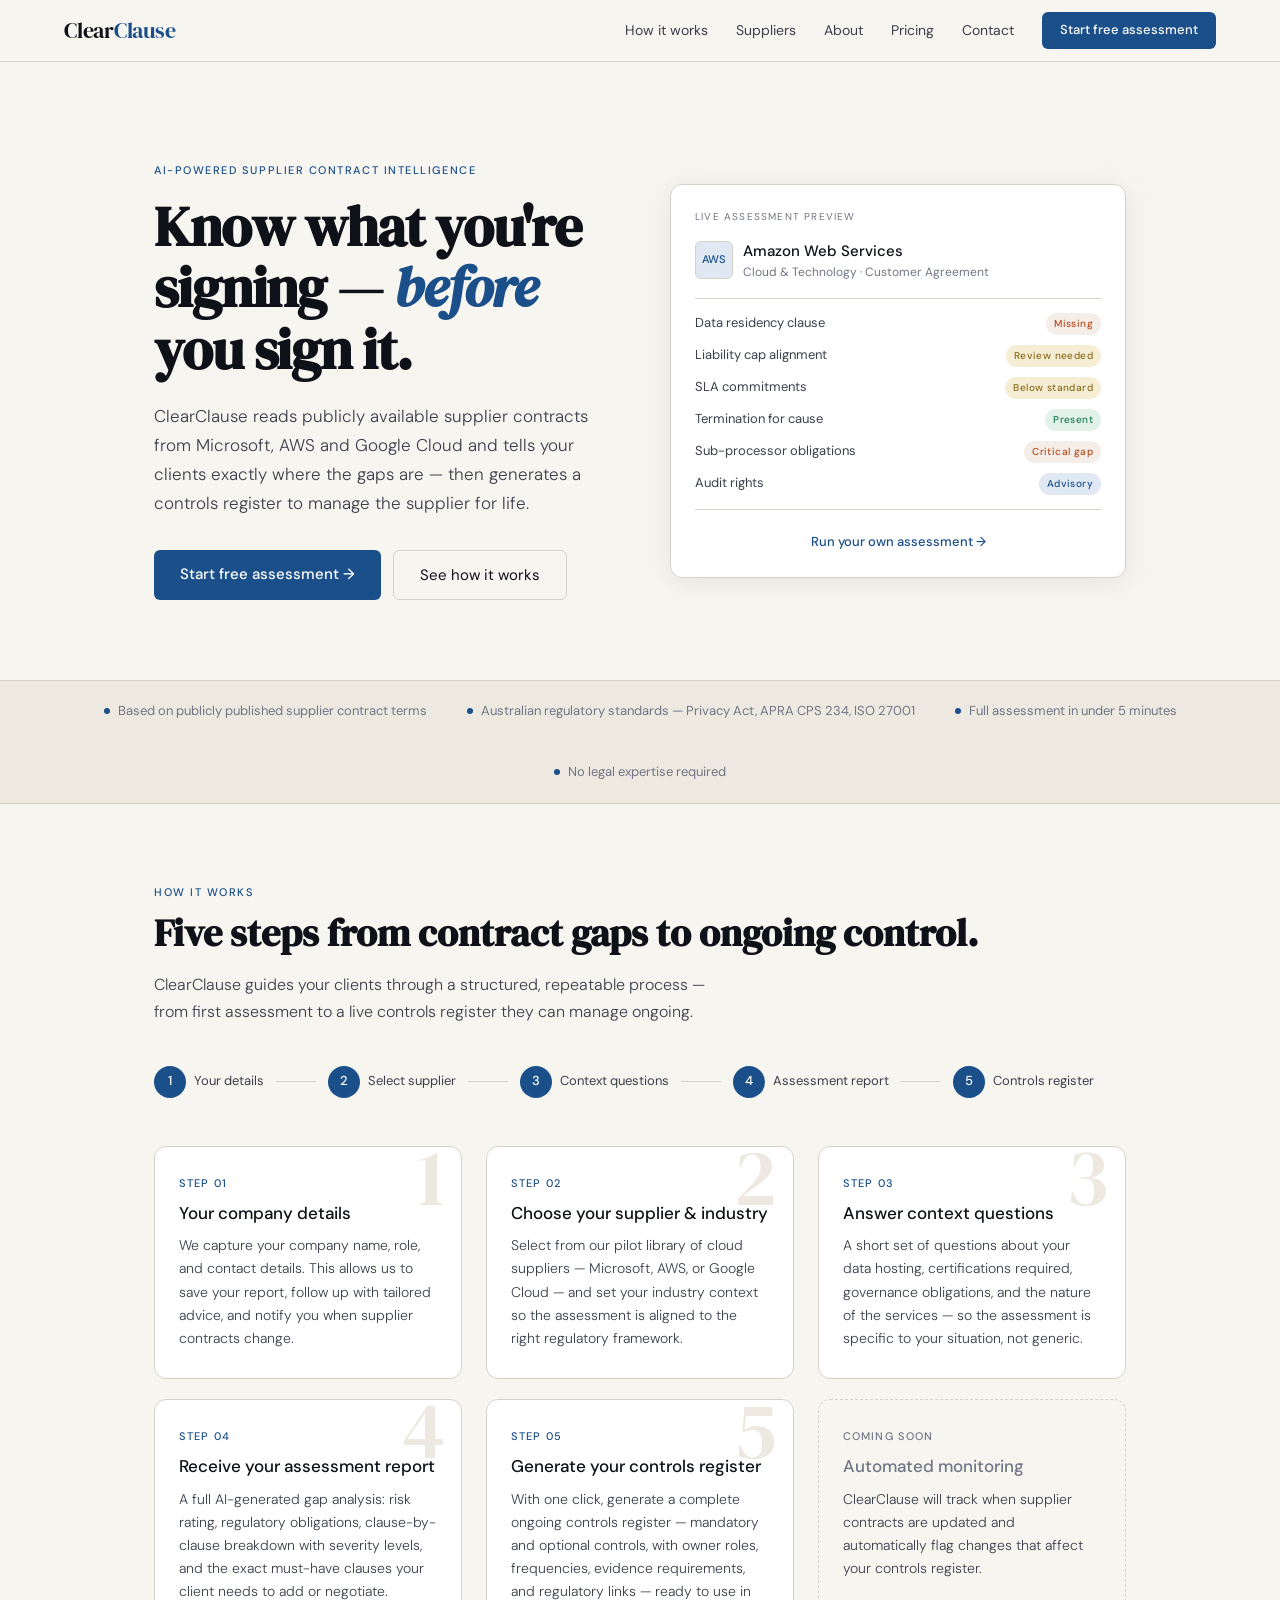
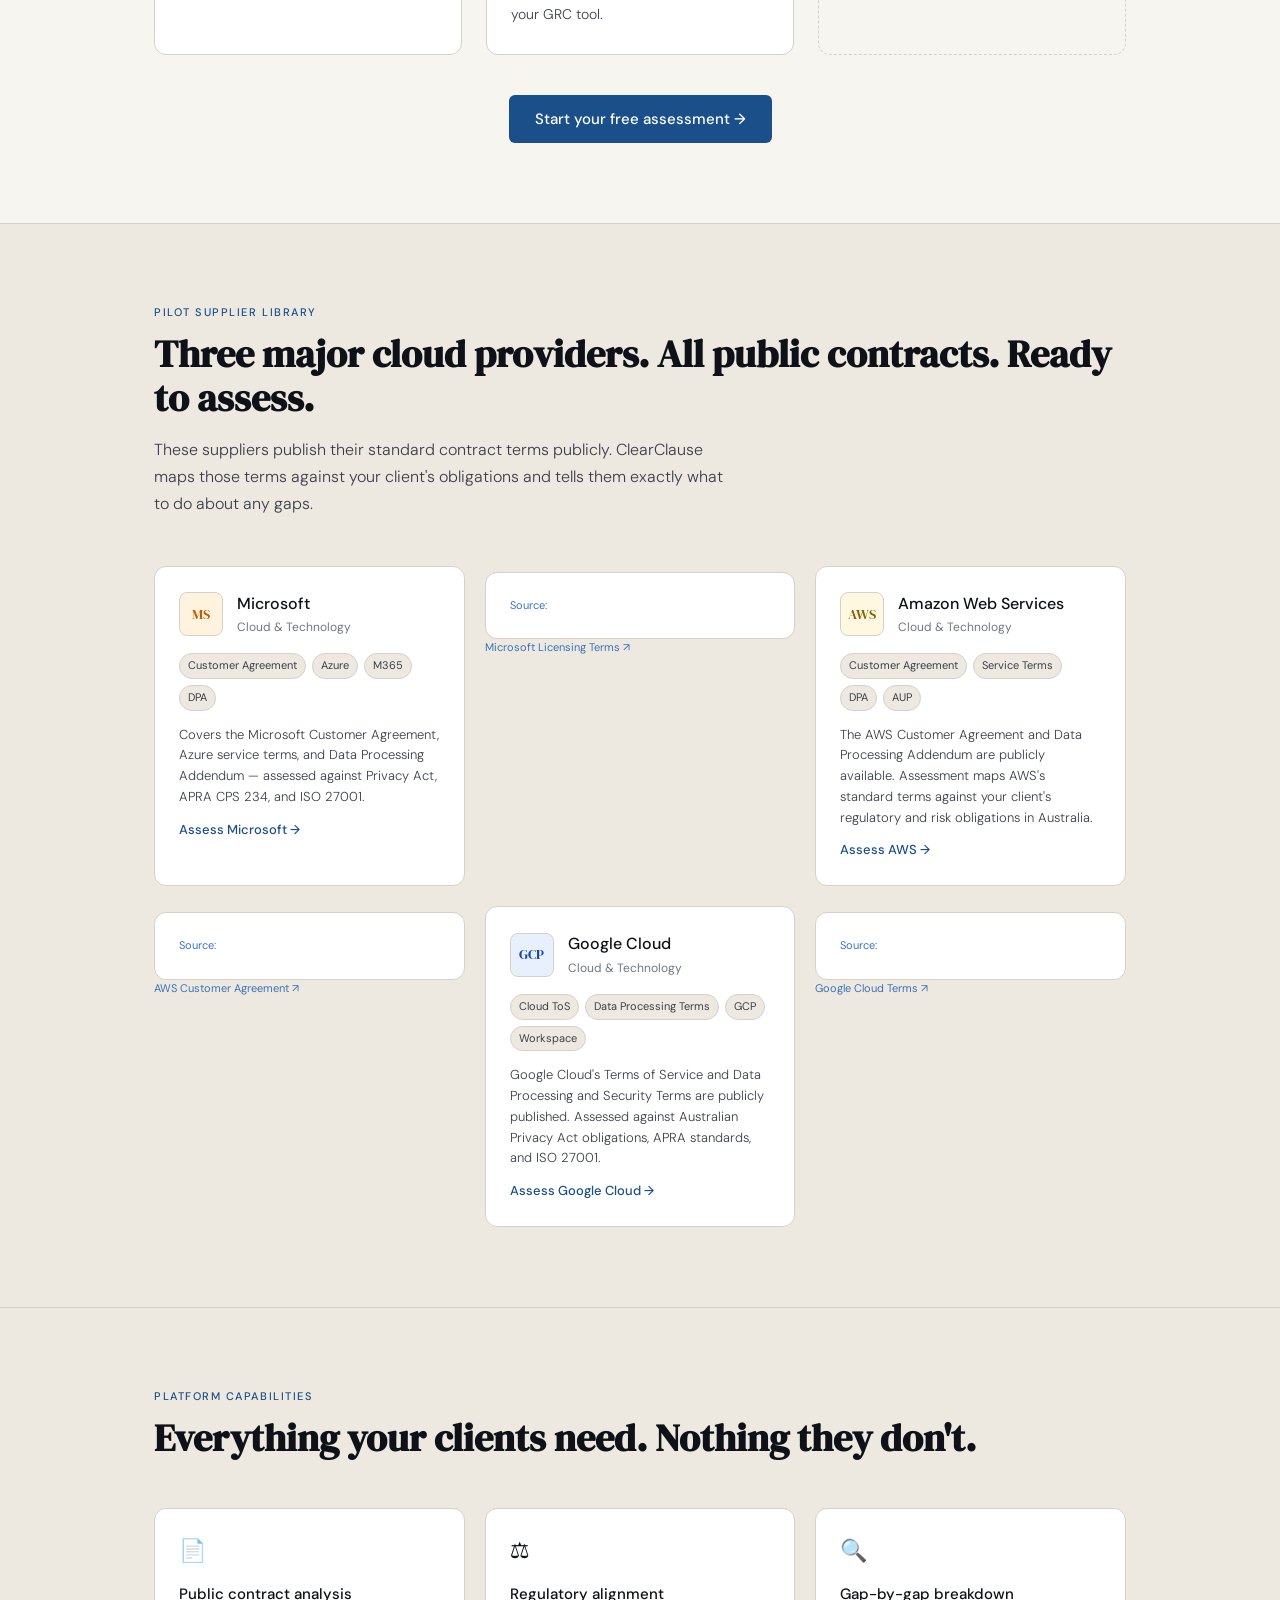
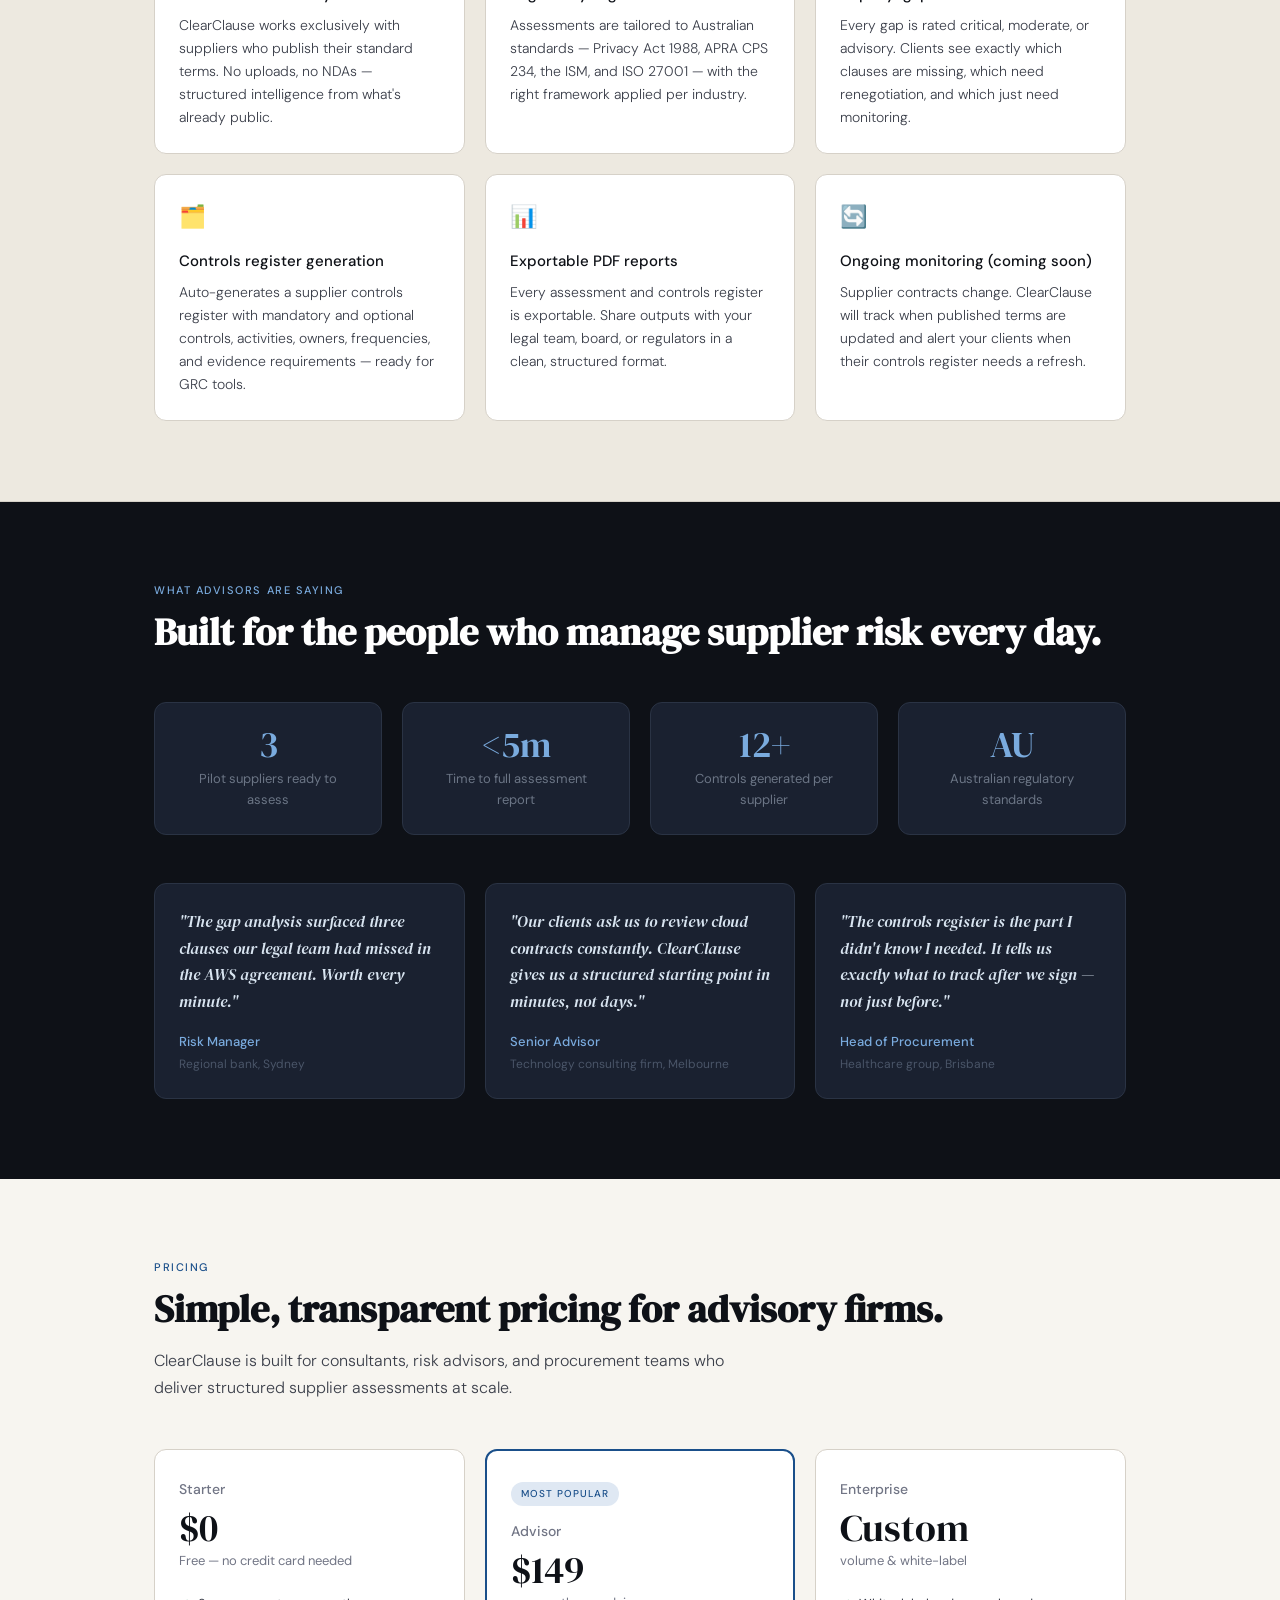
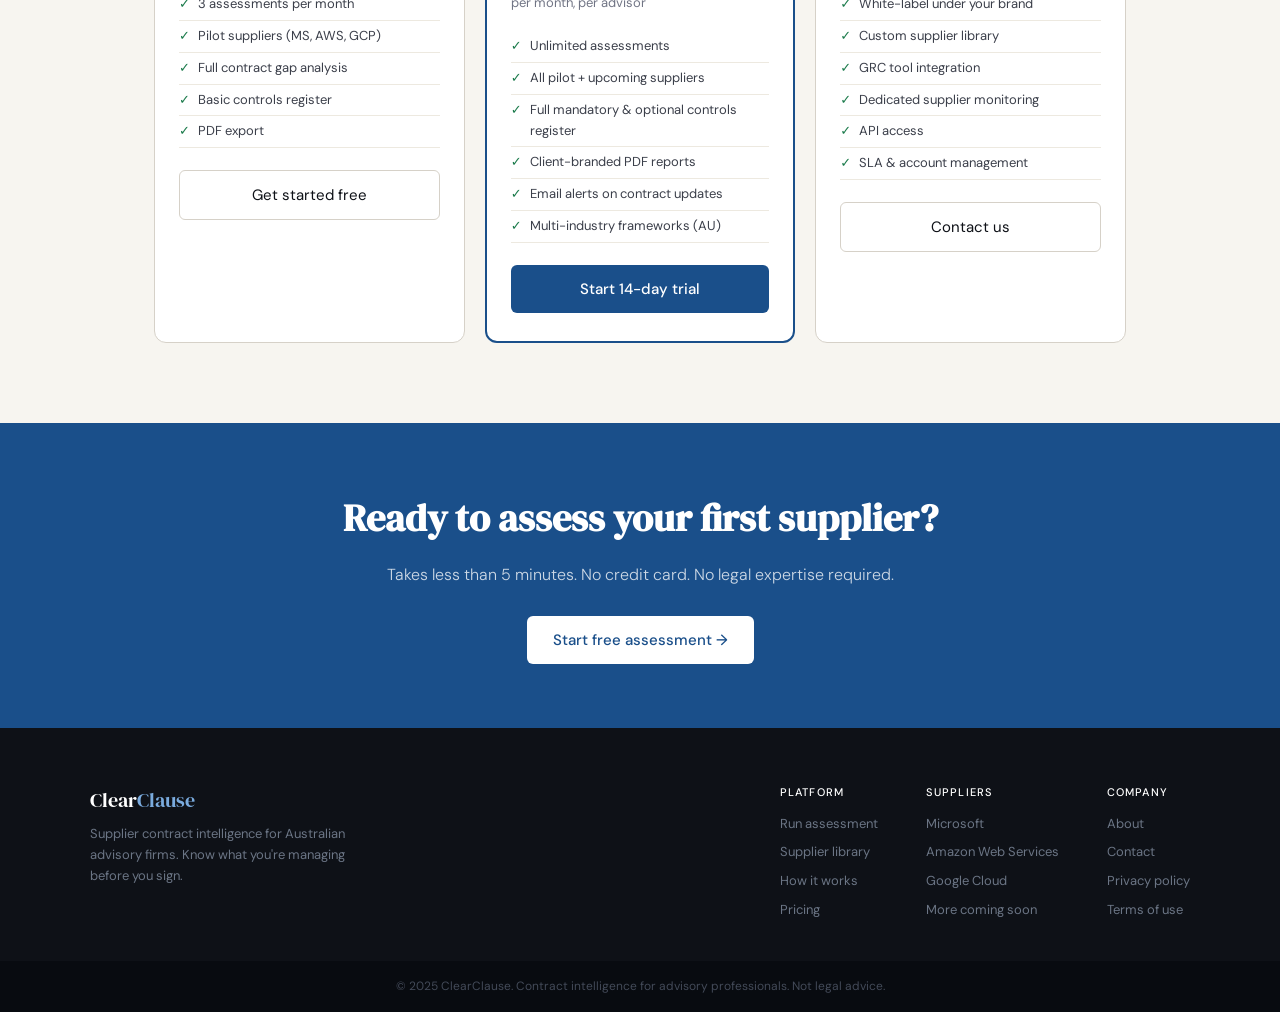
==== commit e4c32d1e: "Contract Clause v2 - Includes the entire flow" ====
--- a/index.html
+++ b/index.html
@@ -1,355 +1,125 @@
 <!DOCTYPE html>
 <html lang="en">
 <head>
-<meta charset="UTF-8" />
-<meta name="viewport" content="width=device-width, initial-scale=1.0" />
+<meta charset="UTF-8"/>
+<meta name="viewport" content="width=device-width,initial-scale=1.0"/>
 <title>ClearClause — Supplier Contract Intelligence</title>
-<link href="https://fonts.googleapis.com/css2?family=DM+Serif+Display:ital@0;1&family=DM+Sans:wght@300;400;500&display=swap" rel="stylesheet" />
+<meta name="description" content="AI-powered supplier contract assessment and ongoing controls register. Know exactly what you're signing — before you sign it."/>
+<link href="https://fonts.googleapis.com/css2?family=DM+Serif+Display:ital@0;1&family=DM+Sans:wght@300;400;500&display=swap" rel="stylesheet"/>
+<link rel="stylesheet" href="style.css"/>
 <style>
-:root {
-  --ink: #0e1117;
-  --ink-soft: #3b3f4a;
-  --ink-muted: #717585;
-  --paper: #f7f5f0;
-  --paper-warm: #ede9e0;
-  --rule: #d6d1c8;
-  --accent: #1a4f8a;
-  --accent-pale: #dfe8f3;
-  --accent-mid: #3a72b8;
-  --warn: #b84a1a;
-  --warn-pale: #f5ede8;
-  --ok: #1a7a4a;
-  --ok-pale: #e2f2ea;
-  --amber: #8a6a1a;
-  --amber-pale: #f5eed5;
-  --serif: 'DM Serif Display', Georgia, serif;
-  --sans: 'DM Sans', system-ui, sans-serif;
-  --r: 6px;
-  --r-lg: 12px;
+.hero{padding:100px 5vw 80px;max-width:1100px;margin:0 auto;display:grid;grid-template-columns:1fr 1fr;gap:60px;align-items:center;}
+.hero-eyebrow{font-size:11px;letter-spacing:0.14em;text-transform:uppercase;color:var(--accent);font-weight:500;margin-bottom:16px;}
+.hero-title{font-family:var(--serif);font-size:clamp(36px,4.5vw,56px);line-height:1.1;color:var(--ink);margin-bottom:22px;letter-spacing:-0.02em;}
+.hero-title em{font-style:italic;color:var(--accent);}
+.hero-body{font-size:17px;color:var(--ink-soft);line-height:1.7;margin-bottom:32px;font-weight:300;}
+.hero-actions{display:flex;gap:12px;flex-wrap:wrap;}
+.hero-visual{background:#fff;border:1px solid var(--rule);border-radius:var(--r-lg);padding:24px;box-shadow:0 4px 28px rgba(14,17,23,0.08);}
+.hv-label{font-size:10px;letter-spacing:0.12em;text-transform:uppercase;color:var(--ink-muted);margin-bottom:14px;}
+.hv-supplier-row{display:flex;align-items:center;gap:10px;margin-bottom:16px;}
+.hv-logo{width:38px;height:38px;border-radius:6px;border:1px solid var(--rule);display:flex;align-items:center;justify-content:center;font-size:11px;font-weight:500;color:var(--accent);background:var(--accent-pale);}
+.hv-name{font-size:15px;font-weight:500;color:var(--ink);}
+.hv-sub{font-size:12px;color:var(--ink-muted);}
+.hv-divider{height:1px;background:var(--rule);margin:14px 0;}
+.hv-row{display:flex;justify-content:space-between;align-items:center;margin-bottom:10px;}
+.hv-clause{font-size:13px;color:var(--ink-soft);}
+.hv-steps{display:flex;align-items:center;justify-content:center;gap:0;margin:40px 0 32px;}
+.hv-step{display:flex;align-items:center;gap:0;}
+.hv-step-circle{width:32px;height:32px;border-radius:50%;background:var(--accent);color:#fff;display:flex;align-items:center;justify-content:center;font-size:13px;font-weight:500;flex-shrink:0;}
+.hv-step-label{font-size:13px;color:var(--ink-soft);margin-left:8px;white-space:nowrap;}
+.hv-step-line{width:40px;height:1px;background:var(--rule);margin:0 12px;}
+.steps{display:grid;grid-template-columns:repeat(3,1fr);gap:24px;margin-top:48px;}
+.step-card{background:#fff;border:1px solid var(--rule);border-radius:var(--r-lg);padding:28px 24px;position:relative;overflow:hidden;}
+.step-card::before{content:attr(data-n);position:absolute;top:-10px;right:16px;font-family:var(--serif);font-size:80px;color:var(--paper-warm);line-height:1;pointer-events:none;}
+.step-num{font-size:11px;font-weight:500;color:var(--accent);letter-spacing:0.1em;text-transform:uppercase;margin-bottom:10px;}
+.step-title{font-size:17px;font-weight:500;color:var(--ink);margin-bottom:10px;line-height:1.3;}
+.step-body{font-size:14px;color:var(--ink-soft);line-height:1.65;font-weight:300;}
+.suppliers-grid{display:grid;grid-template-columns:repeat(3,1fr);gap:20px;margin-top:48px;}
+.supplier-card{background:#fff;border:1px solid var(--rule);border-radius:var(--r-lg);padding:24px;cursor:pointer;transition:border-color 0.15s,box-shadow 0.15s;text-decoration:none;display:block;}
+.supplier-card:hover{border-color:var(--accent);box-shadow:0 2px 16px rgba(26,79,138,0.1);}
+.sc-header{display:flex;align-items:center;gap:14px;margin-bottom:16px;}
+.sc-logo{width:44px;height:44px;border-radius:8px;border:1px solid var(--rule);display:flex;align-items:center;justify-content:center;font-family:var(--serif);font-size:14px;}
+.sc-ms{background:#fff3e0;color:#c55a00;}
+.sc-aws{background:#fff8e0;color:#8a6000;}
+.sc-gcp{background:#e8f0fe;color:#1a47a3;}
+.sc-name{font-size:16px;font-weight:500;color:var(--ink);}
+.sc-industry{font-size:12px;color:var(--ink-muted);margin-top:2px;}
+.sc-tags{display:flex;flex-wrap:wrap;gap:6px;margin-bottom:14px;}
+.sc-tag{font-size:11px;padding:3px 8px;border-radius:20px;background:var(--paper-warm);color:var(--ink-soft);border:1px solid var(--rule);}
+.sc-action{font-size:13px;color:var(--accent);font-weight:500;}
+.sc-contract-link{font-size:11px;color:var(--ink-muted);margin-top:6px;}
+.sc-contract-link a{color:var(--accent-mid);text-decoration:none;}
+.sc-contract-link a:hover{text-decoration:underline;}
+.features-wrap{background:var(--paper-warm);padding:80px 0;border-top:1px solid var(--rule);border-bottom:1px solid var(--rule);}
+.features-inner{max-width:1100px;margin:0 auto;padding:0 5vw;}
+.features-grid{display:grid;grid-template-columns:repeat(3,1fr);gap:20px;margin-top:48px;}
+.feat-card{background:#fff;border:1px solid var(--rule);border-radius:var(--r-lg);padding:24px;}
+.feat-icon{font-size:22px;margin-bottom:14px;}
+.feat-title{font-size:15px;font-weight:500;color:var(--ink);margin-bottom:8px;}
+.feat-body{font-size:14px;color:var(--ink-soft);line-height:1.65;font-weight:300;}
+.pricing-grid{display:grid;grid-template-columns:repeat(3,1fr);gap:20px;margin-top:48px;}
+.price-card{background:#fff;border:1px solid var(--rule);border-radius:var(--r-lg);padding:28px 24px;}
+.price-card.featured{border-color:var(--accent);border-width:2px;}
+.price-featured-label{font-size:10px;font-weight:500;text-transform:uppercase;letter-spacing:0.1em;color:var(--accent);background:var(--accent-pale);padding:4px 10px;border-radius:20px;display:inline-block;margin-bottom:14px;}
+.price-plan{font-size:14px;font-weight:500;color:var(--ink-muted);margin-bottom:8px;}
+.price-amount{font-family:var(--serif);font-size:38px;color:var(--ink);line-height:1;margin-bottom:4px;}
+.price-period{font-size:13px;color:var(--ink-muted);margin-bottom:18px;}
+.price-features{list-style:none;margin-bottom:22px;}
+.price-features li{font-size:13px;color:var(--ink-soft);padding:5px 0;border-bottom:1px solid var(--paper-warm);display:flex;gap:8px;}
+.price-features li::before{content:'✓';color:var(--ok);font-weight:500;flex-shrink:0;}
+.testimonial-wrap{background:var(--ink);padding:80px 0;}
+.testimonial-inner{max-width:1100px;margin:0 auto;padding:0 5vw;}
+.testimonials-grid{display:grid;grid-template-columns:repeat(3,1fr);gap:20px;margin-top:48px;}
+.testimonial-card{background:#1a2130;border:1px solid #2a3344;border-radius:var(--r-lg);padding:24px;}
+.t-quote{font-family:var(--serif);font-size:16px;color:#d8e4f0;line-height:1.65;margin-bottom:18px;font-style:italic;}
+.t-author{font-size:13px;color:#7aabde;font-weight:500;}
+.t-role{font-size:12px;color:#4a5568;margin-top:2px;}
+.stat-row{display:grid;grid-template-columns:repeat(4,1fr);gap:20px;margin-top:48px;}
+.stat-card{background:#1a2130;border:1px solid #2a3344;border-radius:var(--r-lg);padding:24px;text-align:center;}
+.stat-number{font-family:var(--serif);font-size:36px;color:#7aabde;line-height:1;margin-bottom:6px;}
+.stat-label{font-size:13px;color:#6b7585;}
+.cta-band{background:var(--accent);padding:64px 5vw;text-align:center;}
+.cta-band h2{font-family:var(--serif);font-size:clamp(28px,3vw,40px);color:#fff;margin-bottom:14px;}
+.cta-band p{font-size:16px;color:rgba(255,255,255,0.78);margin-bottom:28px;font-weight:300;}
+.cta-band .btn-primary{background:#fff;color:var(--accent);}
+.cta-band .btn-primary:hover{background:#dfe8f3;}
+@media(max-width:768px){
+  .hero{grid-template-columns:1fr;}
+  .hero-visual{display:none;}
+  .steps,.suppliers-grid,.features-grid,.pricing-grid,.testimonials-grid,.stat-row{grid-template-columns:1fr;}
+  .hv-steps{flex-wrap:wrap;gap:12px;}
+  .hv-step-line{display:none;}
 }
-* { box-sizing: border-box; margin: 0; padding: 0; }
-html { scroll-behavior: smooth; }
-body { font-family: var(--sans); background: var(--paper); color: var(--ink); font-size: 16px; line-height: 1.6; }
-
-/* NAV */
-nav {
-  position: sticky; top: 0; z-index: 100;
-  background: rgba(247,245,240,0.92);
-  backdrop-filter: blur(12px);
-  border-bottom: 1px solid var(--rule);
-  padding: 0 5vw;
-  display: flex; align-items: center; justify-content: space-between;
-  height: 60px;
-}
-.nav-logo { font-family: var(--serif); font-size: 22px; color: var(--ink); letter-spacing: -0.01em; }
-.nav-logo span { color: var(--accent); }
-.nav-links { display: flex; gap: 28px; align-items: center; }
-.nav-links a { font-size: 14px; color: var(--ink-soft); text-decoration: none; font-weight: 400; transition: color 0.15s; }
-.nav-links a:hover { color: var(--ink); }
-.nav-cta {
-  background: var(--accent); color: #fff !important;
-  padding: 8px 18px; border-radius: var(--r); font-weight: 500 !important;
-  font-size: 13px !important;
-}
-.nav-cta:hover { background: var(--accent-mid) !important; color: #fff !important; }
-
-/* HERO */
-.hero {
-  padding: 100px 5vw 80px;
-  max-width: 1100px; margin: 0 auto;
-  display: grid; grid-template-columns: 1fr 1fr; gap: 60px; align-items: center;
-}
-.hero-eyebrow {
-  font-size: 11px; letter-spacing: 0.14em; text-transform: uppercase;
-  color: var(--accent); font-weight: 500; margin-bottom: 16px;
-}
-.hero-title {
-  font-family: var(--serif); font-size: clamp(36px, 4.5vw, 54px);
-  line-height: 1.12; color: var(--ink); margin-bottom: 22px;
-  letter-spacing: -0.02em;
-}
-.hero-title em { font-style: italic; color: var(--accent); }
-.hero-body { font-size: 17px; color: var(--ink-soft); line-height: 1.7; margin-bottom: 32px; font-weight: 300; }
-.hero-actions { display: flex; gap: 12px; flex-wrap: wrap; }
-.btn-primary {
-  background: var(--accent); color: #fff; padding: 12px 24px;
-  border-radius: var(--r); font-family: var(--sans); font-size: 15px; font-weight: 500;
-  text-decoration: none; border: none; cursor: pointer; transition: background 0.15s;
-  display: inline-block;
-}
-.btn-primary:hover { background: var(--accent-mid); }
-.btn-outline {
-  background: transparent; color: var(--ink); padding: 12px 24px;
-  border-radius: var(--r); font-family: var(--sans); font-size: 15px; font-weight: 400;
-  text-decoration: none; border: 1px solid var(--rule); cursor: pointer; transition: border-color 0.15s;
-  display: inline-block;
-}
-.btn-outline:hover { border-color: var(--ink-muted); }
-
-.hero-visual {
-  background: #fff;
-  border: 1px solid var(--rule);
-  border-radius: var(--r-lg);
-  padding: 24px;
-  box-shadow: 0 4px 24px rgba(14,17,23,0.07);
-}
-.hv-label { font-size: 10px; letter-spacing: 0.12em; text-transform: uppercase; color: var(--ink-muted); margin-bottom: 14px; }
-.hv-supplier-row { display: flex; align-items: center; gap: 10px; margin-bottom: 16px; }
-.hv-logo {
-  width: 36px; height: 36px; border-radius: 6px; border: 1px solid var(--rule);
-  display: flex; align-items: center; justify-content: center; font-size: 11px; font-weight: 500;
-  color: var(--accent); background: var(--accent-pale);
-}
-.hv-name { font-size: 15px; font-weight: 500; color: var(--ink); }
-.hv-sub { font-size: 12px; color: var(--ink-muted); }
-.hv-divider { height: 1px; background: var(--rule); margin: 14px 0; }
-.hv-row { display: flex; justify-content: space-between; align-items: center; margin-bottom: 10px; }
-.hv-row:last-child { margin-bottom: 0; }
-.hv-clause { font-size: 13px; color: var(--ink-soft); }
-.badge {
-  font-size: 10px; font-weight: 500; padding: 3px 8px; border-radius: 20px;
-  letter-spacing: 0.04em;
-}
-.badge-red { background: var(--warn-pale); color: var(--warn); }
-.badge-amber { background: var(--amber-pale); color: var(--amber); }
-.badge-green { background: var(--ok-pale); color: var(--ok); }
-.badge-blue { background: var(--accent-pale); color: var(--accent); }
-
-/* TRUST BAR */
-.trust-bar {
-  background: var(--paper-warm); border-top: 1px solid var(--rule); border-bottom: 1px solid var(--rule);
-  padding: 20px 5vw;
-  display: flex; align-items: center; justify-content: center; gap: 40px; flex-wrap: wrap;
-}
-.trust-item { font-size: 13px; color: var(--ink-muted); display: flex; align-items: center; gap: 8px; }
-.trust-dot { width: 6px; height: 6px; border-radius: 50%; background: var(--accent); }
-
-/* HOW IT WORKS */
-.section { padding: 80px 5vw; max-width: 1100px; margin: 0 auto; }
-.section-label { font-size: 11px; letter-spacing: 0.14em; text-transform: uppercase; color: var(--accent); font-weight: 500; margin-bottom: 10px; }
-.section-title { font-family: var(--serif); font-size: clamp(28px, 3vw, 40px); line-height: 1.18; color: var(--ink); margin-bottom: 16px; }
-.section-body { font-size: 16px; color: var(--ink-soft); max-width: 560px; line-height: 1.7; font-weight: 300; }
-
-.steps { display: grid; grid-template-columns: repeat(3, 1fr); gap: 24px; margin-top: 48px; }
-.step-card {
-  background: #fff; border: 1px solid var(--rule); border-radius: var(--r-lg);
-  padding: 28px 24px; position: relative; overflow: hidden;
-}
-.step-card::before {
-  content: attr(data-n);
-  position: absolute; top: -10px; right: 16px;
-  font-family: var(--serif); font-size: 80px; color: var(--paper-warm);
-  line-height: 1; pointer-events: none;
-}
-.step-num { font-size: 11px; font-weight: 500; color: var(--accent); letter-spacing: 0.1em; text-transform: uppercase; margin-bottom: 10px; }
-.step-title { font-size: 17px; font-weight: 500; color: var(--ink); margin-bottom: 10px; line-height: 1.3; }
-.step-body { font-size: 14px; color: var(--ink-soft); line-height: 1.65; font-weight: 300; }
-
-/* PILOT SUPPLIERS */
-.suppliers-grid { display: grid; grid-template-columns: repeat(3, 1fr); gap: 20px; margin-top: 48px; }
-.supplier-card {
-  background: #fff; border: 1px solid var(--rule); border-radius: var(--r-lg);
-  padding: 24px; cursor: pointer; transition: border-color 0.15s, box-shadow 0.15s;
-}
-.supplier-card:hover { border-color: var(--accent); box-shadow: 0 2px 16px rgba(26,79,138,0.1); }
-.sc-header { display: flex; align-items: center; gap: 14px; margin-bottom: 16px; }
-.sc-logo {
-  width: 44px; height: 44px; border-radius: 8px; border: 1px solid var(--rule);
-  display: flex; align-items: center; justify-content: center;
-  font-family: var(--serif); font-size: 14px; font-weight: 400;
-}
-.sc-ms { background: #fff3e0; color: #c55a00; }
-.sc-aws { background: #fff8e0; color: #8a6000; }
-.sc-gcp { background: #e8f0fe; color: #1a47a3; }
-.sc-name { font-size: 16px; font-weight: 500; color: var(--ink); }
-.sc-industry { font-size: 12px; color: var(--ink-muted); margin-top: 2px; }
-.sc-tags { display: flex; flex-wrap: wrap; gap: 6px; margin-bottom: 14px; }
-.sc-tag { font-size: 11px; padding: 3px 8px; border-radius: 20px; background: var(--paper-warm); color: var(--ink-soft); border: 1px solid var(--rule); }
-.sc-action {
-  font-size: 13px; color: var(--accent); font-weight: 500;
-  text-decoration: none; display: flex; align-items: center; gap: 4px;
-}
-.sc-action::after { content: '→'; }
-.sc-contract-link { font-size: 11px; color: var(--ink-muted); margin-top: 6px; }
-.sc-contract-link a { color: var(--accent-mid); text-decoration: none; }
-.sc-contract-link a:hover { text-decoration: underline; }
-
-/* APP SECTION */
-.app-section {
-  background: var(--ink); padding: 80px 5vw;
-}
-.app-inner { max-width: 1100px; margin: 0 auto; }
-.app-section .section-label { color: #7aabde; }
-.app-section .section-title { color: #fff; }
-.app-section .section-body { color: #9ba5b8; }
-
-.app-card {
-  background: #fff; border-radius: var(--r-lg);
-  overflow: hidden; margin-top: 48px;
-  box-shadow: 0 8px 40px rgba(0,0,0,0.3);
-}
-.app-tabs { display: flex; border-bottom: 1px solid var(--rule); background: var(--paper); }
-.app-tab {
-  padding: 14px 24px; font-size: 14px; font-family: var(--sans);
-  color: var(--ink-muted); border: none; background: transparent;
-  cursor: pointer; border-bottom: 2px solid transparent; font-weight: 400;
-  transition: all 0.15s; margin-bottom: -1px;
-}
-.app-tab.active { color: var(--accent); border-bottom-color: var(--accent); font-weight: 500; }
-.app-panel { padding: 32px; display: none; }
-.app-panel.active { display: block; }
-
-.form-row { display: grid; grid-template-columns: 1fr 1fr; gap: 16px; margin-bottom: 16px; }
-.form-group { display: flex; flex-direction: column; gap: 6px; }
-.form-group label { font-size: 12px; font-weight: 500; color: var(--ink-soft); letter-spacing: 0.04em; text-transform: uppercase; }
-.form-group select, .form-group input {
-  font-family: var(--sans); font-size: 14px; padding: 10px 12px;
-  border: 1px solid var(--rule); border-radius: var(--r);
-  background: #fff; color: var(--ink); outline: none;
-  transition: border-color 0.15s;
-}
-.form-group select:focus, .form-group input:focus { border-color: var(--accent); }
-
-.run-btn {
-  background: var(--accent); color: #fff; padding: 11px 28px;
-  border-radius: var(--r); font-family: var(--sans); font-size: 14px; font-weight: 500;
-  border: none; cursor: pointer; transition: background 0.15s; margin-top: 8px;
-}
-.run-btn:hover:not(:disabled) { background: var(--accent-mid); }
-.run-btn:disabled { opacity: 0.4; cursor: not-allowed; }
-
-.loading-row { display: flex; align-items: center; gap: 10px; padding: 14px 0; font-size: 13px; color: var(--ink-muted); }
-.spin { width: 14px; height: 14px; border: 2px solid var(--rule); border-top-color: var(--accent); border-radius: 50%; animation: spin 0.65s linear infinite; }
-@keyframes spin { to { transform: rotate(360deg); } }
-
-.result-header-bar {
-  display: flex; align-items: flex-start; justify-content: space-between;
-  padding-bottom: 16px; border-bottom: 1px solid var(--rule); margin-bottom: 20px;
-}
-.r-supplier-name { font-size: 20px; font-weight: 500; color: var(--ink); }
-.r-meta { font-size: 12px; color: var(--ink-muted); margin-top: 3px; }
-.risk-pill { font-size: 12px; font-weight: 500; padding: 5px 14px; border-radius: 20px; }
-.risk-high { background: var(--warn-pale); color: var(--warn); }
-.risk-medium { background: var(--amber-pale); color: var(--amber); }
-.risk-low { background: var(--ok-pale); color: var(--ok); }
-
-.r-section { margin-bottom: 22px; }
-.r-section-title { font-size: 10px; letter-spacing: 0.12em; text-transform: uppercase; color: var(--ink-muted); font-weight: 500; margin-bottom: 10px; }
-.chip-group { display: flex; flex-wrap: wrap; gap: 6px; }
-.chip { font-size: 12px; padding: 4px 10px; border-radius: 20px; border: 1px solid var(--rule); color: var(--ink-soft); background: var(--paper); }
-.chip-primary { background: var(--accent-pale); border-color: #b5ccdf; color: var(--accent); }
-
-.gap-list { list-style: none; }
-.gap-item { display: flex; gap: 10px; padding: 10px 0; border-bottom: 1px solid var(--paper-warm); font-size: 14px; line-height: 1.55; }
-.gap-item:last-child { border-bottom: none; }
-.sev-dot { width: 8px; height: 8px; border-radius: 50%; margin-top: 6px; flex-shrink: 0; }
-.d-critical { background: var(--warn); }
-.d-moderate { background: #d4840a; }
-.d-advisory { background: var(--accent-mid); }
-.gap-clause { font-weight: 500; color: var(--ink); }
-.gap-detail { color: var(--ink-soft); font-weight: 300; }
-
-.controls-table { width: 100%; border-collapse: collapse; font-size: 13px; margin-top: 0; }
-.controls-table th { text-align: left; font-size: 10px; letter-spacing: 0.1em; text-transform: uppercase; color: var(--ink-muted); padding: 8px 12px; border-bottom: 1px solid var(--rule); font-weight: 500; }
-.controls-table td { padding: 10px 12px; border-bottom: 1px solid var(--paper-warm); color: var(--ink-soft); vertical-align: top; line-height: 1.5; }
-.controls-table tr:last-child td { border-bottom: none; }
-.controls-table tr:hover td { background: var(--paper); }
-.freq-badge { font-size: 10px; padding: 2px 7px; border-radius: 20px; font-weight: 500; }
-.freq-monthly { background: var(--accent-pale); color: var(--accent); }
-.freq-quarterly { background: var(--amber-pale); color: var(--amber); }
-.freq-annual { background: var(--ok-pale); color: var(--ok); }
-.freq-event { background: var(--warn-pale); color: var(--warn); }
-
-.prose { font-size: 14px; color: var(--ink-soft); line-height: 1.75; font-weight: 300; }
-.action-bar { display: flex; gap: 8px; padding-top: 20px; border-top: 1px solid var(--rule); margin-top: 8px; flex-wrap: wrap; }
-.act-btn { font-size: 13px; padding: 8px 16px; border-radius: var(--r); border: 1px solid var(--rule); background: transparent; color: var(--ink-soft); cursor: pointer; font-family: var(--sans); transition: all 0.15s; }
-.act-btn:hover { border-color: var(--accent); color: var(--accent); }
-.act-btn-primary { background: var(--accent); color: #fff !important; border-color: var(--accent) !important; }
-.act-btn-primary:hover { background: var(--accent-mid) !important; }
-
-/* FEATURES */
-.features-wrap { background: var(--paper-warm); padding: 80px 0; }
-.features-inner { max-width: 1100px; margin: 0 auto; padding: 0 5vw; }
-.features-grid { display: grid; grid-template-columns: repeat(3, 1fr); gap: 20px; margin-top: 48px; }
-.feat-card { background: #fff; border: 1px solid var(--rule); border-radius: var(--r-lg); padding: 24px; }
-.feat-icon { font-size: 22px; margin-bottom: 14px; }
-.feat-title { font-size: 15px; font-weight: 500; color: var(--ink); margin-bottom: 8px; }
-.feat-body { font-size: 14px; color: var(--ink-soft); line-height: 1.65; font-weight: 300; }
-
-/* PRICING */
-.pricing-grid { display: grid; grid-template-columns: repeat(3, 1fr); gap: 20px; margin-top: 48px; }
-.price-card { background: #fff; border: 1px solid var(--rule); border-radius: var(--r-lg); padding: 28px 24px; }
-.price-card.featured { border-color: var(--accent); border-width: 2px; }
-.price-featured-label { font-size: 10px; font-weight: 500; text-transform: uppercase; letter-spacing: 0.1em; color: var(--accent); background: var(--accent-pale); padding: 4px 10px; border-radius: 20px; display: inline-block; margin-bottom: 14px; }
-.price-plan { font-size: 14px; font-weight: 500; color: var(--ink-muted); margin-bottom: 8px; }
-.price-amount { font-family: var(--serif); font-size: 38px; color: var(--ink); line-height: 1; margin-bottom: 4px; }
-.price-period { font-size: 13px; color: var(--ink-muted); margin-bottom: 18px; }
-.price-features { list-style: none; margin-bottom: 22px; }
-.price-features li { font-size: 13px; color: var(--ink-soft); padding: 5px 0; border-bottom: 1px solid var(--paper-warm); display: flex; gap: 8px; }
-.price-features li::before { content: '✓'; color: var(--ok); font-weight: 500; flex-shrink: 0; }
-
-/* FOOTER */
-footer {
-  background: var(--ink); color: #9ba5b8; padding: 48px 5vw;
-  display: flex; justify-content: space-between; align-items: flex-start; flex-wrap: wrap; gap: 24px;
-}
-.footer-brand { font-family: var(--serif); font-size: 20px; color: #fff; margin-bottom: 8px; }
-.footer-brand span { color: #7aabde; }
-.footer-tagline { font-size: 13px; color: #6b7585; max-width: 260px; line-height: 1.6; }
-.footer-links { display: flex; gap: 40px; flex-wrap: wrap; }
-.footer-col h4 { font-size: 11px; text-transform: uppercase; letter-spacing: 0.1em; color: #fff; font-weight: 500; margin-bottom: 12px; }
-.footer-col a { display: block; font-size: 13px; color: #6b7585; text-decoration: none; margin-bottom: 8px; transition: color 0.15s; }
-.footer-col a:hover { color: #9ba5b8; }
-.footer-bottom { background: #080b10; padding: 16px 5vw; text-align: center; font-size: 12px; color: #434a58; }
-
-/* ERROR */
-.err-msg { font-size: 13px; color: var(--warn); background: var(--warn-pale); padding: 10px 14px; border-radius: var(--r); margin-top: 10px; }
-
-/* RESPONSIVE */
-@media (max-width: 768px) {
-  .hero { grid-template-columns: 1fr; }
-  .steps, .suppliers-grid, .features-grid, .pricing-grid { grid-template-columns: 1fr; }
-  .form-row { grid-template-columns: 1fr; }
-  .nav-links { display: none; }
-}
-
-/* ANIMATIONS */
-@keyframes fadeUp { from { opacity: 0; transform: translateY(16px); } to { opacity: 1; transform: translateY(0); } }
-.hero-eyebrow, .hero-title, .hero-body, .hero-actions { animation: fadeUp 0.5s ease both; }
-.hero-eyebrow { animation-delay: 0.05s; }
-.hero-title { animation-delay: 0.12s; }
-.hero-body { animation-delay: 0.2s; }
-.hero-actions { animation-delay: 0.28s; }
-.hero-visual { animation: fadeUp 0.5s 0.18s ease both; }
 </style>
 </head>
 <body>
 
-<!-- NAV -->
 <nav>
-  <div class="nav-logo">Clear<span>Clause</span></div>
+  <a href="index.html" class="nav-logo">Clear<span>Clause</span></a>
   <div class="nav-links">
-    <a href="#how-it-works">How it works</a>
-    <a href="#suppliers">Pilot suppliers</a>
-    <a href="#platform">Platform</a>
-    <a href="#pricing">Pricing</a>
-    <a href="#platform" class="nav-cta">Try free assessment</a>
-  </div>
+    <a href="index.html#how-it-works">How it works</a>
+    <a href="index.html#suppliers">Suppliers</a>
+    <a href="about.html">About</a>
+    <a href="index.html#pricing">Pricing</a>
+    <a href="contact.html">Contact</a>
+    <a href="assess.html" class="nav-cta">Start free assessment</a>
+  </div>
+  <button class="nav-mobile-btn" onclick="document.querySelector('.nav-links').style.display='flex'">☰</button>
 </nav>
 
 <!-- HERO -->
-<section style="background: var(--paper);">
+<section style="background:var(--paper);">
   <div class="hero">
     <div>
-      <p class="hero-eyebrow">Supplier Contract Intelligence</p>
-      <h1 class="hero-title">Know what you're signing — <em>before</em> you sign it.</h1>
-      <p class="hero-body">ClearClause reads publicly available supplier contracts from Microsoft, AWS and Google Cloud and tells your clients exactly where the gaps are — then generates a controls register to manage the supplier for life.</p>
-      <div class="hero-actions">
-        <a href="#platform" class="btn-primary">Run a free assessment</a>
+      <p class="hero-eyebrow fade-up">AI-powered supplier contract intelligence</p>
+      <h1 class="hero-title fade-up delay-1">Know what you're signing — <em>before</em> you sign it.</h1>
+      <p class="hero-body fade-up delay-2">ClearClause reads publicly available supplier contracts from Microsoft, AWS and Google Cloud and tells your clients exactly where the gaps are — then generates a controls register to manage the supplier for life.</p>
+      <div class="hero-actions fade-up delay-3">
+        <a href="assess.html" class="btn-primary">Start free assessment →</a>
         <a href="#how-it-works" class="btn-outline">See how it works</a>
       </div>
     </div>
-    <div class="hero-visual">
+    <div class="hero-visual fade-up delay-2">
       <p class="hv-label">Live assessment preview</p>
       <div class="hv-supplier-row">
         <div class="hv-logo">AWS</div>
@@ -365,6 +135,10 @@
       <div class="hv-row"><span class="hv-clause">Termination for cause</span><span class="badge badge-green">Present</span></div>
       <div class="hv-row"><span class="hv-clause">Sub-processor obligations</span><span class="badge badge-red">Critical gap</span></div>
       <div class="hv-row"><span class="hv-clause">Audit rights</span><span class="badge badge-blue">Advisory</span></div>
+      <div class="hv-divider"></div>
+      <div style="text-align:center;padding-top:4px;">
+        <a href="assess.html" style="font-size:13px;color:var(--accent);font-weight:500;text-decoration:none;">Run your own assessment →</a>
+      </div>
     </div>
   </div>
 </section>
@@ -372,8 +146,8 @@
 <!-- TRUST BAR -->
 <div class="trust-bar">
   <div class="trust-item"><span class="trust-dot"></span>Based on publicly published supplier contract terms</div>
-  <div class="trust-item"><span class="trust-dot"></span>Australian regulatory standards (Privacy Act, APRA CPS 234, ISO 27001)</div>
-  <div class="trust-item"><span class="trust-dot"></span>Assessment ready in under 60 seconds</div>
+  <div class="trust-item"><span class="trust-dot"></span>Australian regulatory standards — Privacy Act, APRA CPS 234, ISO 27001</div>
+  <div class="trust-item"><span class="trust-dot"></span>Full assessment in under 5 minutes</div>
   <div class="trust-item"><span class="trust-dot"></span>No legal expertise required</div>
 </div>
 
@@ -381,157 +155,98 @@
 <section id="how-it-works">
   <div class="section">
     <p class="section-label">How it works</p>
-    <h2 class="section-title">From contract review to ongoing control — in three steps.</h2>
-    <p class="section-body">ClearClause removes the guesswork from supplier contracting. Your clients get a structured, actionable output every time.</p>
+    <h2 class="section-title">Five steps from contract gaps to ongoing control.</h2>
+    <p class="section-body">ClearClause guides your clients through a structured, repeatable process — from first assessment to a live controls register they can manage ongoing.</p>
+
+    <div class="hv-steps" style="margin-top:40px;justify-content:flex-start;gap:0;">
+      <div class="hv-step"><div class="hv-step-circle">1</div><span class="hv-step-label">Your details</span></div>
+      <div class="hv-step-line"></div>
+      <div class="hv-step"><div class="hv-step-circle">2</div><span class="hv-step-label">Select supplier</span></div>
+      <div class="hv-step-line"></div>
+      <div class="hv-step"><div class="hv-step-circle">3</div><span class="hv-step-label">Context questions</span></div>
+      <div class="hv-step-line"></div>
+      <div class="hv-step"><div class="hv-step-circle">4</div><span class="hv-step-label">Assessment report</span></div>
+      <div class="hv-step-line"></div>
+      <div class="hv-step"><div class="hv-step-circle">5</div><span class="hv-step-label">Controls register</span></div>
+    </div>
+
     <div class="steps">
       <div class="step-card" data-n="1">
         <p class="step-num">Step 01</p>
-        <h3 class="step-title">Select the supplier &amp; industry</h3>
-        <p class="step-body">Choose from our pilot supplier library — Microsoft, AWS, or Google Cloud — and set the industry context so the assessment aligns with the right regulatory framework, whether that's Privacy Act, APRA, ISO 27001 or others.</p>
+        <h3 class="step-title">Your company details</h3>
+        <p class="step-body">We capture your company name, role, and contact details. This allows us to save your report, follow up with tailored advice, and notify you when supplier contracts change.</p>
       </div>
       <div class="step-card" data-n="2">
         <p class="step-num">Step 02</p>
-        <h3 class="step-title">Assess the public contract terms</h3>
-        <p class="step-body">ClearClause reads the supplier's published contract against industry-standard obligations. You get a risk rating, a gap-by-gap breakdown, and the exact clauses that need to be negotiated, added, or monitored.</p>
+        <h3 class="step-title">Choose your supplier &amp; industry</h3>
+        <p class="step-body">Select from our pilot library of cloud suppliers — Microsoft, AWS, or Google Cloud — and set your industry context so the assessment is aligned to the right regulatory framework.</p>
       </div>
       <div class="step-card" data-n="3">
         <p class="step-num">Step 03</p>
-        <h3 class="step-title">Generate an ongoing controls register</h3>
-        <p class="step-body">Once the assessment is complete, ClearClause generates a controls register — a structured list of what your client needs to do on a monthly, quarterly, and annual basis to manage that supplier relationship going forward.</p>
-      </div>
+        <h3 class="step-title">Answer context questions</h3>
+        <p class="step-body">A short set of questions about your data hosting, certifications required, governance obligations, and the nature of the services — so the assessment is specific to your situation, not generic.</p>
+      </div>
+    </div>
+    <div class="steps" style="margin-top:20px;">
+      <div class="step-card" data-n="4">
+        <p class="step-num">Step 04</p>
+        <h3 class="step-title">Receive your assessment report</h3>
+        <p class="step-body">A full AI-generated gap analysis: risk rating, regulatory obligations, clause-by-clause breakdown with severity levels, and the exact must-have clauses your client needs to add or negotiate.</p>
+      </div>
+      <div class="step-card" data-n="5">
+        <p class="step-num">Step 05</p>
+        <h3 class="step-title">Generate your controls register</h3>
+        <p class="step-body">With one click, generate a complete ongoing controls register — mandatory and optional controls, with owner roles, frequencies, evidence requirements, and regulatory links — ready to use in your GRC tool.</p>
+      </div>
+      <div class="step-card" style="border-style:dashed;background:transparent;" data-n="">
+        <p class="step-num" style="color:var(--ink-muted);">Coming soon</p>
+        <h3 class="step-title" style="color:var(--ink-muted);">Automated monitoring</h3>
+        <p class="step-body">ClearClause will track when supplier contracts are updated and automatically flag changes that affect your controls register.</p>
+      </div>
+    </div>
+    <div style="text-align:center;margin-top:40px;">
+      <a href="assess.html" class="btn-primary">Start your free assessment →</a>
     </div>
   </div>
 </section>
 
 <!-- PILOT SUPPLIERS -->
-<section id="suppliers" style="background: var(--paper-warm); padding: 80px 0;">
+<section id="suppliers" style="background:var(--paper-warm);padding:80px 0;border-top:1px solid var(--rule);">
   <div class="section" style="padding-top:0;padding-bottom:0;">
     <p class="section-label">Pilot supplier library</p>
     <h2 class="section-title">Three major cloud providers. All public contracts. Ready to assess.</h2>
-    <p class="section-body">These suppliers publish their standard contract terms publicly. ClearClause maps those terms against the obligations your clients carry — and tells them exactly what to do about any gaps.</p>
+    <p class="section-body">These suppliers publish their standard contract terms publicly. ClearClause maps those terms against your client's obligations and tells them exactly what to do about any gaps.</p>
     <div class="suppliers-grid">
-
-      <div class="supplier-card" onclick="goToAssess('Microsoft')">
+      <a href="assess.html?supplier=Microsoft" class="supplier-card">
         <div class="sc-header">
           <div class="sc-logo sc-ms">MS</div>
-          <div>
-            <div class="sc-name">Microsoft</div>
-            <div class="sc-industry">Cloud &amp; Technology</div>
-          </div>
+          <div><div class="sc-name">Microsoft</div><div class="sc-industry">Cloud &amp; Technology</div></div>
         </div>
-        <div class="sc-tags">
-          <span class="sc-tag">Microsoft Cloud Agreement</span>
-          <span class="sc-tag">Azure</span>
-          <span class="sc-tag">Microsoft 365</span>
-          <span class="sc-tag">DPA</span>
-        </div>
-        <p style="font-size:13px;color:var(--ink-soft);margin-bottom:12px;font-weight:300;">Covers the Microsoft Customer Agreement, Azure service terms, and Data Processing Addendum — assessed against Privacy Act, APRA CPS 234, and ISO 27001 controls.</p>
-        <a class="sc-action" href="#platform">Assess Microsoft</a>
-        <div class="sc-contract-link">Public contract: <a href="https://www.microsoft.com/en-au/licensing/product-licensing/products" target="_blank">Microsoft Licensing Terms ↗</a></div>
-      </div>
-
-      <div class="supplier-card" onclick="goToAssess('Amazon Web Services (AWS)')">
+        <div class="sc-tags"><span class="sc-tag">Customer Agreement</span><span class="sc-tag">Azure</span><span class="sc-tag">M365</span><span class="sc-tag">DPA</span></div>
+        <p style="font-size:13px;color:var(--ink-soft);margin-bottom:12px;font-weight:300;">Covers the Microsoft Customer Agreement, Azure service terms, and Data Processing Addendum — assessed against Privacy Act, APRA CPS 234, and ISO 27001.</p>
+        <div class="sc-action">Assess Microsoft →</div>
+        <div class="sc-contract-link">Source: <a href="https://www.microsoft.com/en-au/licensing/product-licensing/products" target="_blank" onclick="event.stopPropagation()">Microsoft Licensing Terms ↗</a></div>
+      </a>
+      <a href="assess.html?supplier=AWS" class="supplier-card">
         <div class="sc-header">
           <div class="sc-logo sc-aws">AWS</div>
-          <div>
-            <div class="sc-name">Amazon Web Services</div>
-            <div class="sc-industry">Cloud &amp; Technology</div>
-          </div>
+          <div><div class="sc-name">Amazon Web Services</div><div class="sc-industry">Cloud &amp; Technology</div></div>
         </div>
-        <div class="sc-tags">
-          <span class="sc-tag">AWS Customer Agreement</span>
-          <span class="sc-tag">Service Terms</span>
-          <span class="sc-tag">DPA</span>
-          <span class="sc-tag">AUP</span>
-        </div>
+        <div class="sc-tags"><span class="sc-tag">Customer Agreement</span><span class="sc-tag">Service Terms</span><span class="sc-tag">DPA</span><span class="sc-tag">AUP</span></div>
         <p style="font-size:13px;color:var(--ink-soft);margin-bottom:12px;font-weight:300;">The AWS Customer Agreement and Data Processing Addendum are publicly available. Assessment maps AWS's standard terms against your client's regulatory and risk obligations in Australia.</p>
-        <a class="sc-action" href="#platform">Assess AWS</a>
-        <div class="sc-contract-link">Public contract: <a href="https://aws.amazon.com/agreement/" target="_blank">AWS Customer Agreement ↗</a></div>
-      </div>
-
-      <div class="supplier-card" onclick="goToAssess('Google Cloud')">
+        <div class="sc-action">Assess AWS →</div>
+        <div class="sc-contract-link">Source: <a href="https://aws.amazon.com/agreement/" target="_blank" onclick="event.stopPropagation()">AWS Customer Agreement ↗</a></div>
+      </a>
+      <a href="assess.html?supplier=Google Cloud" class="supplier-card">
         <div class="sc-header">
           <div class="sc-logo sc-gcp">GCP</div>
-          <div>
-            <div class="sc-name">Google Cloud</div>
-            <div class="sc-industry">Cloud &amp; Technology</div>
-          </div>
+          <div><div class="sc-name">Google Cloud</div><div class="sc-industry">Cloud &amp; Technology</div></div>
         </div>
-        <div class="sc-tags">
-          <span class="sc-tag">Cloud ToS</span>
-          <span class="sc-tag">Data Processing Terms</span>
-          <span class="sc-tag">GCP</span>
-          <span class="sc-tag">Workspace</span>
-        </div>
-        <p style="font-size:13px;color:var(--ink-soft);margin-bottom:12px;font-weight:300;">Google Cloud's Terms of Service and Data Processing and Security Terms are publicly published. ClearClause assesses them against Australian Privacy Act obligations, APRA standards, and ISO 27001.</p>
-        <a class="sc-action" href="#platform">Assess Google Cloud</a>
-        <div class="sc-contract-link">Public contract: <a href="https://cloud.google.com/terms" target="_blank">Google Cloud Terms ↗</a></div>
-      </div>
-
-    </div>
-  </div>
-</section>
-
-<!-- LIVE PLATFORM -->
-<section id="platform" class="app-section">
-  <div class="app-inner">
-    <p class="section-label">Live platform</p>
-    <h2 class="section-title" style="color:#fff;">Try it now — no login required.</h2>
-    <p class="section-body">Select a pilot supplier, set your industry context, and get an AI-powered assessment plus a controls register in under a minute.</p>
-    <div class="app-card">
-      <div class="app-tabs">
-        <button class="app-tab active" onclick="switchTab('assess')">Step 1 — Assess contract</button>
-        <button class="app-tab" id="tab-controls" onclick="switchTab('controls')" disabled>Step 2 — Controls register</button>
-      </div>
-
-      <!-- ASSESS PANEL -->
-      <div class="app-panel active" id="panel-assess">
-        <div class="form-row">
-          <div class="form-group">
-            <label>Supplier</label>
-            <select id="f-supplier">
-              <option value="">— Select supplier —</option>
-              <option value="Microsoft">Microsoft (Azure / M365)</option>
-              <option value="Amazon Web Services (AWS)">Amazon Web Services (AWS)</option>
-              <option value="Google Cloud">Google Cloud (GCP / Workspace)</option>
-            </select>
-          </div>
-          <div class="form-group">
-            <label>Industry / Regulatory context</label>
-            <select id="f-industry">
-              <option value="">— Select industry —</option>
-              <option value="Banking & Financial Services (APRA regulated)">Banking &amp; Financial Services (APRA)</option>
-              <option value="Healthcare (My Health Records Act, Privacy Act)">Healthcare (Privacy Act, My Health Records Act)</option>
-              <option value="Telecommunications (ACMA, Telecommunications Act)">Telecommunications (ACMA)</option>
-              <option value="Government & Public Sector (Australian Government ISM)">Government &amp; Public Sector (ISM)</option>
-              <option value="Insurance (APRA regulated)">Insurance (APRA)</option>
-              <option value="Retail & eCommerce (Privacy Act, Consumer Law)">Retail &amp; eCommerce</option>
-              <option value="Technology & SaaS (Privacy Act, ISO 27001)">Technology &amp; SaaS</option>
-            </select>
-          </div>
-        </div>
-        <div class="form-row">
-          <div class="form-group">
-            <label>Contract situation</label>
-            <select id="f-mode">
-              <option value="new">Evaluating — no contract yet</option>
-              <option value="existing">Reviewing an existing contract</option>
-            </select>
-          </div>
-          <div class="form-group">
-            <label>Additional context (optional)</label>
-            <input type="text" id="f-context" placeholder="e.g. SaaS platform, 500 staff, handles personal data…" />
-          </div>
-        </div>
-        <button class="run-btn" id="btn-assess" onclick="runAssessment()">Run contract assessment →</button>
-        <div id="assess-error"></div>
-        <div id="assess-result" style="margin-top:24px;"></div>
-      </div>
-
-      <!-- CONTROLS PANEL -->
-      <div class="app-panel" id="panel-controls">
-        <div id="controls-result"></div>
-      </div>
+        <div class="sc-tags"><span class="sc-tag">Cloud ToS</span><span class="sc-tag">Data Processing Terms</span><span class="sc-tag">GCP</span><span class="sc-tag">Workspace</span></div>
+        <p style="font-size:13px;color:var(--ink-soft);margin-bottom:12px;font-weight:300;">Google Cloud's Terms of Service and Data Processing and Security Terms are publicly published. Assessed against Australian Privacy Act obligations, APRA standards, and ISO 27001.</p>
+        <div class="sc-action">Assess Google Cloud →</div>
+        <div class="sc-contract-link">Source: <a href="https://cloud.google.com/terms" target="_blank" onclick="event.stopPropagation()">Google Cloud Terms ↗</a></div>
+      </a>
     </div>
   </div>
 </section>
@@ -542,36 +257,31 @@
     <p class="section-label">Platform capabilities</p>
     <h2 class="section-title">Everything your clients need. Nothing they don't.</h2>
     <div class="features-grid">
-      <div class="feat-card">
-        <div class="feat-icon">📄</div>
-        <h3 class="feat-title">Public contract analysis</h3>
-        <p class="feat-body">ClearClause works exclusively with suppliers who publish their standard terms. No uploads, no NDAs — just structured intelligence from what's already public.</p>
-      </div>
-      <div class="feat-card">
-        <div class="feat-icon">⚖️</div>
-        <h3 class="feat-title">Regulatory alignment</h3>
-        <p class="feat-body">Assessments are tailored to Australian standards — Privacy Act 1988, APRA CPS 234, the ISM, and ISO 27001 — with the right framework applied per industry.</p>
-      </div>
-      <div class="feat-card">
-        <div class="feat-icon">🔍</div>
-        <h3 class="feat-title">Gap-by-gap breakdown</h3>
-        <p class="feat-body">Every gap is rated critical, moderate, or advisory. Clients see exactly which clauses are missing, which need renegotiation, and which just need monitoring.</p>
-      </div>
-      <div class="feat-card">
-        <div class="feat-icon">🗂️</div>
-        <h3 class="feat-title">Controls register generation</h3>
-        <p class="feat-body">After assessment, ClearClause auto-generates a supplier controls register with specific activities, owners, frequencies, and evidence requirements — ready to plug into GRC tools.</p>
-      </div>
-      <div class="feat-card">
-        <div class="feat-icon">📊</div>
-        <h3 class="feat-title">Exportable reports</h3>
-        <p class="feat-body">Every assessment and controls register is exportable. Clients can share outputs with their legal team, board, or regulators in a clean, structured format.</p>
-      </div>
-      <div class="feat-card">
-        <div class="feat-icon">🔄</div>
-        <h3 class="feat-title">Ongoing monitoring</h3>
-        <p class="feat-body">Supplier contracts change. ClearClause tracks when published terms are updated and alerts your clients when their controls register needs a refresh.</p>
-      </div>
+      <div class="feat-card"><div class="feat-icon">📄</div><h3 class="feat-title">Public contract analysis</h3><p class="feat-body">ClearClause works exclusively with suppliers who publish their standard terms. No uploads, no NDAs — structured intelligence from what's already public.</p></div>
+      <div class="feat-card"><div class="feat-icon">⚖️</div><h3 class="feat-title">Regulatory alignment</h3><p class="feat-body">Assessments are tailored to Australian standards — Privacy Act 1988, APRA CPS 234, the ISM, and ISO 27001 — with the right framework applied per industry.</p></div>
+      <div class="feat-card"><div class="feat-icon">🔍</div><h3 class="feat-title">Gap-by-gap breakdown</h3><p class="feat-body">Every gap is rated critical, moderate, or advisory. Clients see exactly which clauses are missing, which need renegotiation, and which just need monitoring.</p></div>
+      <div class="feat-card"><div class="feat-icon">🗂️</div><h3 class="feat-title">Controls register generation</h3><p class="feat-body">Auto-generates a supplier controls register with mandatory and optional controls, activities, owners, frequencies, and evidence requirements — ready for GRC tools.</p></div>
+      <div class="feat-card"><div class="feat-icon">📊</div><h3 class="feat-title">Exportable PDF reports</h3><p class="feat-body">Every assessment and controls register is exportable. Share outputs with your legal team, board, or regulators in a clean, structured format.</p></div>
+      <div class="feat-card"><div class="feat-icon">🔄</div><h3 class="feat-title">Ongoing monitoring (coming soon)</h3><p class="feat-body">Supplier contracts change. ClearClause will track when published terms are updated and alert your clients when their controls register needs a refresh.</p></div>
+    </div>
+  </div>
+</div>
+
+<!-- TESTIMONIALS -->
+<div class="testimonial-wrap">
+  <div class="testimonial-inner">
+    <p class="section-label" style="color:#7aabde;">What advisors are saying</p>
+    <h2 class="section-title" style="color:#fff;">Built for the people who manage supplier risk every day.</h2>
+    <div class="stat-row">
+      <div class="stat-card"><div class="stat-number">3</div><div class="stat-label">Pilot suppliers ready to assess</div></div>
+      <div class="stat-card"><div class="stat-number">&lt;5m</div><div class="stat-label">Time to full assessment report</div></div>
+      <div class="stat-card"><div class="stat-number">12+</div><div class="stat-label">Controls generated per supplier</div></div>
+      <div class="stat-card"><div class="stat-number">AU</div><div class="stat-label">Australian regulatory standards</div></div>
+    </div>
+    <div class="testimonials-grid">
+      <div class="testimonial-card"><p class="t-quote">"The gap analysis surfaced three clauses our legal team had missed in the AWS agreement. Worth every minute."</p><div class="t-author">Risk Manager</div><div class="t-role">Regional bank, Sydney</div></div>
+      <div class="testimonial-card"><p class="t-quote">"Our clients ask us to review cloud contracts constantly. ClearClause gives us a structured starting point in minutes, not days."</p><div class="t-author">Senior Advisor</div><div class="t-role">Technology consulting firm, Melbourne</div></div>
+      <div class="testimonial-card"><p class="t-quote">"The controls register is the part I didn't know I needed. It tells us exactly what to track after we sign — not just before."</p><div class="t-author">Head of Procurement</div><div class="t-role">Healthcare group, Brisbane</div></div>
     </div>
   </div>
 </div>
@@ -581,20 +291,20 @@
   <div class="section">
     <p class="section-label">Pricing</p>
     <h2 class="section-title">Simple, transparent pricing for advisory firms.</h2>
-    <p class="section-body">ClearClause is built for consultants, risk advisors, and procurement teams who need to deliver structured supplier assessments at scale.</p>
+    <p class="section-body">ClearClause is built for consultants, risk advisors, and procurement teams who deliver structured supplier assessments at scale.</p>
     <div class="pricing-grid">
       <div class="price-card">
         <div class="price-plan">Starter</div>
         <div class="price-amount">$0</div>
-        <div class="price-period">Free — no credit card</div>
+        <div class="price-period">Free — no credit card needed</div>
         <ul class="price-features">
           <li>3 assessments per month</li>
-          <li>Pilot suppliers only (MS, AWS, GCP)</li>
-          <li>Contract gap analysis</li>
+          <li>Pilot suppliers (MS, AWS, GCP)</li>
+          <li>Full contract gap analysis</li>
           <li>Basic controls register</li>
           <li>PDF export</li>
         </ul>
-        <a href="#platform" class="btn-outline" style="display:block;text-align:center;">Get started free</a>
+        <a href="assess.html" class="btn-outline" style="display:block;text-align:center;">Get started free</a>
       </div>
       <div class="price-card featured">
         <div class="price-featured-label">Most popular</div>
@@ -604,12 +314,12 @@
         <ul class="price-features">
           <li>Unlimited assessments</li>
           <li>All pilot + upcoming suppliers</li>
-          <li>Full controls register with owners</li>
+          <li>Full mandatory &amp; optional controls register</li>
           <li>Client-branded PDF reports</li>
           <li>Email alerts on contract updates</li>
-          <li>Multi-industry frameworks</li>
+          <li>Multi-industry frameworks (AU)</li>
         </ul>
-        <a href="#platform" class="btn-primary" style="display:block;text-align:center;">Start 14-day trial</a>
+        <a href="assess.html" class="btn-primary" style="display:block;text-align:center;">Start 14-day trial</a>
       </div>
       <div class="price-card">
         <div class="price-plan">Enterprise</div>
@@ -623,290 +333,50 @@
           <li>API access</li>
           <li>SLA &amp; account management</li>
         </ul>
-        <a href="#platform" class="btn-outline" style="display:block;text-align:center;">Contact us</a>
+        <a href="contact.html" class="btn-outline" style="display:block;text-align:center;">Contact us</a>
       </div>
     </div>
   </div>
 </section>
 
-<!-- FOOTER -->
+<!-- CTA BAND -->
+<div class="cta-band">
+  <h2>Ready to assess your first supplier?</h2>
+  <p>Takes less than 5 minutes. No credit card. No legal expertise required.</p>
+  <a href="assess.html" class="btn-primary">Start free assessment →</a>
+</div>
+
 <footer>
-  <div>
-    <div class="footer-brand">Clear<span>Clause</span></div>
-    <p class="footer-tagline">Supplier contract intelligence for Australian advisory firms. Know what you're managing before you sign.</p>
-  </div>
-  <div class="footer-links">
-    <div class="footer-col">
-      <h4>Platform</h4>
-      <a href="#platform">Run assessment</a>
-      <a href="#suppliers">Supplier library</a>
-      <a href="#how-it-works">How it works</a>
-      <a href="#pricing">Pricing</a>
-    </div>
-    <div class="footer-col">
-      <h4>Suppliers</h4>
-      <a href="#">Microsoft</a>
-      <a href="#">Amazon Web Services</a>
-      <a href="#">Google Cloud</a>
-      <a href="#">More coming soon</a>
-    </div>
-    <div class="footer-col">
-      <h4>Company</h4>
-      <a href="#">About</a>
-      <a href="#">Contact</a>
-      <a href="#">Privacy policy</a>
-      <a href="#">Terms of use</a>
+  <div class="footer-inner">
+    <div>
+      <a href="index.html" class="footer-brand">Clear<span>Clause</span></a>
+      <p class="footer-tagline">Supplier contract intelligence for Australian advisory firms. Know what you're managing before you sign.</p>
+    </div>
+    <div class="footer-links">
+      <div class="footer-col">
+        <h4>Platform</h4>
+        <a href="assess.html">Run assessment</a>
+        <a href="index.html#suppliers">Supplier library</a>
+        <a href="index.html#how-it-works">How it works</a>
+        <a href="index.html#pricing">Pricing</a>
+      </div>
+      <div class="footer-col">
+        <h4>Suppliers</h4>
+        <a href="assess.html?supplier=Microsoft">Microsoft</a>
+        <a href="assess.html?supplier=AWS">Amazon Web Services</a>
+        <a href="assess.html?supplier=Google Cloud">Google Cloud</a>
+        <a href="#">More coming soon</a>
+      </div>
+      <div class="footer-col">
+        <h4>Company</h4>
+        <a href="about.html">About</a>
+        <a href="contact.html">Contact</a>
+        <a href="#">Privacy policy</a>
+        <a href="#">Terms of use</a>
+      </div>
     </div>
   </div>
 </footer>
 <div class="footer-bottom">© 2025 ClearClause. Contract intelligence for advisory professionals. Not legal advice.</div>
-
-<script>
-let lastAssessment = null;
-
-function goToAssess(supplier) {
-  document.getElementById('f-supplier').value = supplier;
-  document.getElementById('platform').scrollIntoView({ behavior: 'smooth' });
-}
-
-function switchTab(tab) {
-  document.querySelectorAll('.app-tab').forEach(t => t.classList.remove('active'));
-  document.querySelectorAll('.app-panel').forEach(p => p.classList.remove('active'));
-  if (tab === 'assess') {
-    document.querySelectorAll('.app-tab')[0].classList.add('active');
-    document.getElementById('panel-assess').classList.add('active');
-  } else {
-    document.querySelectorAll('.app-tab')[1].classList.add('active');
-    document.getElementById('panel-controls').classList.add('active');
-  }
-}
-
-async function runAssessment() {
-  const supplier = document.getElementById('f-supplier').value;
-  const industry = document.getElementById('f-industry').value;
-  const mode = document.getElementById('f-mode').value;
-  const context = document.getElementById('f-context').value.trim();
-  const errEl = document.getElementById('assess-error');
-  errEl.innerHTML = '';
-
-  if (!supplier) { errEl.innerHTML = '<p class="err-msg">Please select a supplier.</p>'; return; }
-  if (!industry) { errEl.innerHTML = '<p class="err-msg">Please select an industry.</p>'; return; }
-
-  const btn = document.getElementById('btn-assess');
-  btn.disabled = true;
-  const resultEl = document.getElementById('assess-result');
-  const modeLabel = mode === 'new' ? 'Evaluating for new contract' : 'Reviewing existing contract';
-  resultEl.innerHTML = `<div class="loading-row"><div class="spin"></div><span>Assessing ${supplier}'s public contract terms against ${industry} obligations…</span></div>`;
-
-  const modeText = mode === 'new'
-    ? 'The client does NOT yet have a contract. Focus on what they must negotiate or add before signing.'
-    : 'The client ALREADY HAS a contract. Focus on what gaps exist and what controls are needed now.';
-
-  const prompt = `You are a specialist contract compliance and supplier risk advisor with deep expertise in Australian regulatory frameworks.
-
-Supplier: ${supplier}
-Industry context: ${industry}
-${context ? 'Additional context: ' + context : ''}
-Situation: ${modeText}
-
-This supplier publishes their standard contract terms publicly (Microsoft Customer Agreement / AWS Customer Agreement / Google Cloud Terms of Service). Assess those known public terms against the obligations of the industry provided.
-
-Respond ONLY with a valid JSON object. No markdown, no backticks, no preamble. Use exactly this structure:
-
-{
-  "riskLevel": "High" | "Medium" | "Low",
-  "riskRationale": "One sentence explaining overall risk",
-  "publicContractSource": "Name of the specific public document being assessed (e.g. Microsoft Customer Agreement + DPA)",
-  "regulatoryFramework": {
-    "primaryRegulators": ["2-4 regulators"],
-    "keyLegislation": ["3-5 laws/standards"],
-    "australianSpecific": ["1-3 AU-specific rules"]
-  },
-  "contractGaps": [
-    {"severity": "critical"|"moderate"|"advisory", "clause": "Clause name", "detail": "What is absent or problematic in this supplier's public terms and why it matters for this client (2 sentences)"}
-  ],
-  "mustHaveClauses": ["5-7 clauses the client must add or negotiate"],
-  "summary": "3-4 sentence plain-English assessment summary. Be specific to this supplier's known public contract terms and the client's industry."
-}
-
-Provide 5-7 contractGaps. Be specific to this supplier's actual known public terms.`;
-
-  try {
-    const res = await fetch("https://api.anthropic.com/v1/messages", {
-      method: "POST",
-      headers: { "Content-Type": "application/json" },
-      body: JSON.stringify({
-        model: "claude-sonnet-4-20250514",
-        max_tokens: 1200,
-        messages: [{ role: "user", content: prompt }]
-      })
-    });
-    const data = await res.json();
-    const raw = data.content.map(i => i.text || '').join('');
-    const r = JSON.parse(raw.replace(/```json|```/g, '').trim());
-    lastAssessment = { r, supplier, industry, mode: modeLabel };
-    renderAssessment(r, supplier, industry, modeLabel);
-  } catch(e) {
-    resultEl.innerHTML = '<p class="err-msg">Assessment failed — please try again.</p>';
-  }
-  btn.disabled = false;
-}
-
-function renderAssessment(r, supplier, industry, modeLabel) {
-  const rc = r.riskLevel === 'High' ? 'risk-high' : r.riskLevel === 'Medium' ? 'risk-medium' : 'risk-low';
-  const regs = [
-    ...(r.regulatoryFramework.primaryRegulators||[]).map(x=>`<span class="chip chip-primary">${esc(x)}</span>`),
-    ...(r.regulatoryFramework.keyLegislation||[]).map(x=>`<span class="chip">${esc(x)}</span>`),
-    ...(r.regulatoryFramework.australianSpecific||[]).map(x=>`<span class="chip">${esc(x)}</span>`)
-  ].join('');
-  const gaps = (r.contractGaps||[]).map(g => {
-    const dc = g.severity === 'critical' ? 'd-critical' : g.severity === 'moderate' ? 'd-moderate' : 'd-advisory';
-    return `<li class="gap-item"><span class="sev-dot ${dc}"></span><span><span class="gap-clause">${esc(g.clause)}: </span><span class="gap-detail">${esc(g.detail)}</span></span></li>`;
-  }).join('');
-  const clauses = (r.mustHaveClauses||[]).map(c=>`<span class="chip">${esc(c)}</span>`).join('');
-
-  document.getElementById('assess-result').innerHTML = `
-<div>
-  <div class="result-header-bar">
-    <div>
-      <div class="r-supplier-name">${esc(supplier)}</div>
-      <div class="r-meta">${esc(industry)} · ${esc(modeLabel)}</div>
-      <div class="r-meta" style="margin-top:2px;">Source: ${esc(r.publicContractSource||'Publicly published contract terms')}</div>
-    </div>
-    <span class="risk-pill ${rc}">${esc(r.riskLevel)} risk</span>
-  </div>
-  <div class="r-section"><p class="r-section-title">Risk rationale</p><p class="prose">${esc(r.riskRationale)}</p></div>
-  <div class="r-section"><p class="r-section-title">Applicable regulatory framework</p><div class="chip-group">${regs}</div></div>
-  <div class="r-section">
-    <p class="r-section-title">Contract gap analysis</p>
-    <ul class="gap-list">${gaps}</ul>
-    <div style="display:flex;gap:16px;margin-top:10px;font-size:12px;color:var(--ink-muted);">
-      <span><span style="display:inline-block;width:8px;height:8px;border-radius:50%;background:var(--warn);margin-right:5px;"></span>Critical</span>
-      <span><span style="display:inline-block;width:8px;height:8px;border-radius:50%;background:#d4840a;margin-right:5px;"></span>Moderate</span>
-      <span><span style="display:inline-block;width:8px;height:8px;border-radius:50%;background:var(--accent-mid);margin-right:5px;"></span>Advisory</span>
-    </div>
-  </div>
-  <div class="r-section"><p class="r-section-title">Must-have clauses to add / negotiate</p><div class="chip-group">${clauses}</div></div>
-  <div class="r-section"><p class="r-section-title">Assessment summary</p><p class="prose">${esc(r.summary)}</p></div>
-  <div class="action-bar">
-    <button class="act-btn act-btn-primary" onclick="generateControls()">Generate controls register →</button>
-    <button class="act-btn" onclick="window.print()">Export PDF</button>
-  </div>
-</div>`;
-
-  const tabControls = document.getElementById('tab-controls');
-  tabControls.disabled = false;
-}
-
-async function generateControls() {
-  if (!lastAssessment) return;
-  switchTab('controls');
-  const { r, supplier, industry } = lastAssessment;
-  const el = document.getElementById('controls-result');
-  el.innerHTML = `<div class="loading-row"><div class="spin"></div><span>Generating ongoing controls register for ${supplier}…</span></div>`;
-
-  const prompt = `You are a GRC (Governance, Risk & Compliance) specialist.
-
-Based on the following contract assessment:
-- Supplier: ${supplier}
-- Industry: ${industry}
-- Risk level: ${r.riskLevel}
-- Key gaps: ${(r.contractGaps||[]).map(g=>g.clause).join(', ')}
-- Applicable regulations: ${[...(r.regulatoryFramework.primaryRegulators||[]), ...(r.regulatoryFramework.keyLegislation||[])].join(', ')}
-
-Generate a practical ongoing supplier controls register that the client must maintain to manage this supplier relationship going forward.
-
-Respond ONLY with a valid JSON object. No markdown, no backticks. Use exactly this structure:
-
-{
-  "registerTitle": "Controls register title",
-  "objective": "One sentence on what this register achieves",
-  "controls": [
-    {
-      "id": "C01",
-      "controlArea": "Area name (e.g. Data Security)",
-      "control": "Specific control activity description (1-2 sentences)",
-      "frequency": "Monthly" | "Quarterly" | "Annual" | "Event-driven",
-      "owner": "Suggested owner role (e.g. IT Security Manager)",
-      "evidenceRequired": "What evidence must be collected",
-      "regulatoryLink": "Regulation or standard this satisfies"
-    }
-  ],
-  "reviewCycle": "Recommended review cycle for the whole register",
-  "notes": "2-3 sentences of practical advice for implementing this register"
-}
-
-Generate 8-12 controls covering: data security, privacy, performance monitoring, incident management, contract compliance, access management, exit/termination, and any gaps identified in the assessment. Be specific and actionable.`;
-
-  try {
-    const res = await fetch("https://api.anthropic.com/v1/messages", {
-      method: "POST",
-      headers: { "Content-Type": "application/json" },
-      body: JSON.stringify({
-        model: "claude-sonnet-4-20250514",
-        max_tokens: 1400,
-        messages: [{ role: "user", content: prompt }]
-      })
-    });
-    const data = await res.json();
-    const raw = data.content.map(i => i.text || '').join('');
-    const cr = JSON.parse(raw.replace(/```json|```/g, '').trim());
-    renderControls(cr, supplier);
-  } catch(e) {
-    el.innerHTML = '<p class="err-msg">Controls generation failed — please try again.</p>';
-  }
-}
-
-function renderControls(cr, supplier) {
-  const freqClass = f => {
-    if (f === 'Monthly') return 'freq-monthly';
-    if (f === 'Quarterly') return 'freq-quarterly';
-    if (f === 'Annual') return 'freq-annual';
-    return 'freq-event';
-  };
-  const rows = (cr.controls||[]).map(c => `
-    <tr>
-      <td style="font-size:11px;color:var(--ink-muted);white-space:nowrap;">${esc(c.id)}</td>
-      <td style="font-weight:500;color:var(--ink);white-space:nowrap;">${esc(c.controlArea)}</td>
-      <td>${esc(c.control)}</td>
-      <td><span class="freq-badge ${freqClass(c.frequency)}">${esc(c.frequency)}</span></td>
-      <td style="white-space:nowrap;font-size:12px;">${esc(c.owner)}</td>
-      <td style="font-size:12px;">${esc(c.evidenceRequired)}</td>
-      <td style="font-size:11px;color:var(--ink-muted);">${esc(c.regulatoryLink)}</td>
-    </tr>`).join('');
-
-  document.getElementById('controls-result').innerHTML = `
-<div>
-  <div class="result-header-bar">
-    <div>
-      <div class="r-supplier-name">${esc(cr.registerTitle)}</div>
-      <div class="r-meta">${esc(supplier)} · Review cycle: ${esc(cr.reviewCycle)}</div>
-    </div>
-    <span class="risk-pill" style="background:var(--accent-pale);color:var(--accent);">${(cr.controls||[]).length} controls</span>
-  </div>
-  <div class="r-section"><p class="r-section-title">Objective</p><p class="prose">${esc(cr.objective)}</p></div>
-  <div class="r-section" style="overflow-x:auto;">
-    <p class="r-section-title">Controls register</p>
-    <table class="controls-table">
-      <thead>
-        <tr>
-          <th>ID</th><th>Control area</th><th>Control activity</th><th>Frequency</th><th>Owner</th><th>Evidence required</th><th>Regulatory link</th>
-        </tr>
-      </thead>
-      <tbody>${rows}</tbody>
-    </table>
-  </div>
-  <div class="r-section"><p class="r-section-title">Implementation notes</p><p class="prose">${esc(cr.notes)}</p></div>
-  <div class="action-bar">
-    <button class="act-btn act-btn-primary" onclick="window.print()">Export register (PDF)</button>
-    <button class="act-btn" onclick="switchTab('assess')">← Back to assessment</button>
-  </div>
-</div>`;
-}
-
-function esc(s) {
-  return String(s||'').replace(/&/g,'&amp;').replace(/</g,'&lt;').replace(/>/g,'&gt;');
-}
-</script>
 </body>
 </html>
--- a/style.css
+++ b/style.css
@@ -0,0 +1,155 @@
+:root {
+  --ink: #0e1117;
+  --ink-soft: #3b3f4a;
+  --ink-muted: #717585;
+  --paper: #f7f5f0;
+  --paper-warm: #ede9e0;
+  --rule: #d6d1c8;
+  --accent: #1a4f8a;
+  --accent-pale: #dfe8f3;
+  --accent-mid: #3a72b8;
+  --warn: #b84a1a;
+  --warn-pale: #f5ede8;
+  --ok: #1a7a4a;
+  --ok-pale: #e2f2ea;
+  --amber: #8a6a1a;
+  --amber-pale: #f5eed5;
+  --serif: 'DM Serif Display', Georgia, serif;
+  --sans: 'DM Sans', system-ui, sans-serif;
+  --r: 6px;
+  --r-lg: 12px;
+}
+*{box-sizing:border-box;margin:0;padding:0;}
+html{scroll-behavior:smooth;}
+body{font-family:var(--sans);background:var(--paper);color:var(--ink);font-size:16px;line-height:1.6;}
+
+/* NAV */
+nav{position:sticky;top:0;z-index:100;background:rgba(247,245,240,0.93);backdrop-filter:blur(12px);border-bottom:1px solid var(--rule);padding:0 5vw;display:flex;align-items:center;justify-content:space-between;height:62px;}
+.nav-logo{font-family:var(--serif);font-size:22px;color:var(--ink);letter-spacing:-0.01em;text-decoration:none;}
+.nav-logo span{color:var(--accent);}
+.nav-links{display:flex;gap:28px;align-items:center;}
+.nav-links a{font-size:14px;color:var(--ink-soft);text-decoration:none;font-weight:400;transition:color 0.15s;}
+.nav-links a:hover{color:var(--ink);}
+.nav-links a.active{color:var(--accent);font-weight:500;}
+.nav-cta{background:var(--accent)!important;color:#fff!important;padding:8px 18px;border-radius:var(--r);font-weight:500!important;font-size:13px!important;transition:background 0.15s!important;}
+.nav-cta:hover{background:var(--accent-mid)!important;}
+.nav-mobile-btn{display:none;background:none;border:none;font-size:20px;cursor:pointer;color:var(--ink);}
+
+/* BUTTONS */
+.btn-primary{background:var(--accent);color:#fff;padding:12px 26px;border-radius:var(--r);font-family:var(--sans);font-size:15px;font-weight:500;text-decoration:none;border:none;cursor:pointer;transition:background 0.15s;display:inline-block;}
+.btn-primary:hover{background:var(--accent-mid);}
+.btn-outline{background:transparent;color:var(--ink);padding:12px 26px;border-radius:var(--r);font-family:var(--sans);font-size:15px;font-weight:400;text-decoration:none;border:1px solid var(--rule);cursor:pointer;transition:border-color 0.15s;display:inline-block;}
+.btn-outline:hover{border-color:var(--ink-muted);}
+
+/* SECTION SCAFFOLDING */
+.section{padding:80px 5vw;max-width:1100px;margin:0 auto;}
+.section-label{font-size:11px;letter-spacing:0.14em;text-transform:uppercase;color:var(--accent);font-weight:500;margin-bottom:10px;}
+.section-title{font-family:var(--serif);font-size:clamp(28px,3vw,42px);line-height:1.15;color:var(--ink);margin-bottom:16px;}
+.section-body{font-size:16px;color:var(--ink-soft);max-width:580px;line-height:1.7;font-weight:300;}
+
+/* TRUST BAR */
+.trust-bar{background:var(--paper-warm);border-top:1px solid var(--rule);border-bottom:1px solid var(--rule);padding:20px 5vw;display:flex;align-items:center;justify-content:center;gap:40px;flex-wrap:wrap;}
+.trust-item{font-size:13px;color:var(--ink-muted);display:flex;align-items:center;gap:8px;}
+.trust-dot{width:6px;height:6px;border-radius:50%;background:var(--accent);}
+
+/* CARDS */
+.card{background:#fff;border:1px solid var(--rule);border-radius:var(--r-lg);padding:24px;}
+.card-lg{background:#fff;border:1px solid var(--rule);border-radius:var(--r-lg);padding:32px;}
+
+/* BADGE */
+.badge{font-size:10px;font-weight:500;padding:3px 8px;border-radius:20px;letter-spacing:0.04em;}
+.badge-red{background:var(--warn-pale);color:var(--warn);}
+.badge-amber{background:var(--amber-pale);color:var(--amber);}
+.badge-green{background:var(--ok-pale);color:var(--ok);}
+.badge-blue{background:var(--accent-pale);color:var(--accent);}
+
+/* CHIPS */
+.chip{font-size:12px;padding:4px 10px;border-radius:20px;border:1px solid var(--rule);color:var(--ink-soft);background:var(--paper);}
+.chip-primary{background:var(--accent-pale);border-color:#b5ccdf;color:var(--accent);}
+.chip-group{display:flex;flex-wrap:wrap;gap:6px;}
+
+/* FORMS */
+.form-group{display:flex;flex-direction:column;gap:6px;margin-bottom:16px;}
+.form-group label{font-size:12px;font-weight:500;color:var(--ink-soft);letter-spacing:0.04em;text-transform:uppercase;}
+.form-group input,.form-group select,.form-group textarea{font-family:var(--sans);font-size:14px;padding:10px 12px;border:1px solid var(--rule);border-radius:var(--r);background:#fff;color:var(--ink);outline:none;transition:border-color 0.15s;}
+.form-group input:focus,.form-group select:focus,.form-group textarea:focus{border-color:var(--accent);}
+.form-group textarea{resize:vertical;min-height:80px;}
+.form-row{display:grid;grid-template-columns:1fr 1fr;gap:16px;}
+.form-hint{font-size:12px;color:var(--ink-muted);margin-top:4px;}
+
+/* SPINNER */
+.spin{width:16px;height:16px;border:2px solid var(--rule);border-top-color:var(--accent);border-radius:50%;animation:spin 0.65s linear infinite;flex-shrink:0;}
+@keyframes spin{to{transform:rotate(360deg);}}
+.loading-row{display:flex;align-items:center;gap:10px;padding:14px 0;font-size:13px;color:var(--ink-muted);}
+
+/* ERROR / SUCCESS */
+.err-msg{font-size:13px;color:var(--warn);background:var(--warn-pale);padding:10px 14px;border-radius:var(--r);margin-top:8px;}
+.ok-msg{font-size:13px;color:var(--ok);background:var(--ok-pale);padding:10px 14px;border-radius:var(--r);margin-top:8px;}
+
+/* RISK PILLS */
+.risk-pill{font-size:12px;font-weight:500;padding:5px 14px;border-radius:20px;}
+.risk-high{background:var(--warn-pale);color:var(--warn);}
+.risk-medium{background:var(--amber-pale);color:var(--amber);}
+.risk-low{background:var(--ok-pale);color:var(--ok);}
+
+/* RESULT SECTIONS */
+.r-section{margin-bottom:22px;}
+.r-section-title{font-size:10px;letter-spacing:0.12em;text-transform:uppercase;color:var(--ink-muted);font-weight:500;margin-bottom:10px;}
+.prose{font-size:14px;color:var(--ink-soft);line-height:1.75;font-weight:300;}
+
+/* GAP LIST */
+.gap-list{list-style:none;}
+.gap-item{display:flex;gap:10px;padding:10px 0;border-bottom:1px solid var(--paper-warm);font-size:14px;line-height:1.55;}
+.gap-item:last-child{border-bottom:none;}
+.sev-dot{width:8px;height:8px;border-radius:50%;margin-top:6px;flex-shrink:0;}
+.d-critical{background:var(--warn);}
+.d-moderate{background:#d4840a;}
+.d-advisory{background:var(--accent-mid);}
+.gap-clause{font-weight:500;color:var(--ink);}
+
+/* CONTROLS TABLE */
+.controls-table{width:100%;border-collapse:collapse;font-size:13px;}
+.controls-table th{text-align:left;font-size:10px;letter-spacing:0.1em;text-transform:uppercase;color:var(--ink-muted);padding:8px 12px;border-bottom:1px solid var(--rule);font-weight:500;}
+.controls-table td{padding:10px 12px;border-bottom:1px solid var(--paper-warm);color:var(--ink-soft);vertical-align:top;line-height:1.5;}
+.controls-table tr:last-child td{border-bottom:none;}
+.controls-table tr:hover td{background:var(--paper);}
+.freq-badge{font-size:10px;padding:2px 7px;border-radius:20px;font-weight:500;}
+.freq-monthly{background:var(--accent-pale);color:var(--accent);}
+.freq-quarterly{background:var(--amber-pale);color:var(--amber);}
+.freq-annual{background:var(--ok-pale);color:var(--ok);}
+.freq-event{background:var(--warn-pale);color:var(--warn);}
+
+/* ACTION BAR */
+.action-bar{display:flex;gap:8px;padding-top:20px;border-top:1px solid var(--rule);margin-top:8px;flex-wrap:wrap;}
+.act-btn{font-size:13px;padding:8px 16px;border-radius:var(--r);border:1px solid var(--rule);background:transparent;color:var(--ink-soft);cursor:pointer;font-family:var(--sans);transition:all 0.15s;}
+.act-btn:hover{border-color:var(--accent);color:var(--accent);}
+.act-btn-primary{background:var(--accent)!important;color:#fff!important;border-color:var(--accent)!important;}
+.act-btn-primary:hover{background:var(--accent-mid)!important;}
+
+/* FOOTER */
+footer{background:var(--ink);color:#9ba5b8;padding:56px 5vw 32px;}
+.footer-inner{max-width:1100px;margin:0 auto;display:flex;justify-content:space-between;align-items:flex-start;flex-wrap:wrap;gap:32px;}
+.footer-brand{font-family:var(--serif);font-size:20px;color:#fff;margin-bottom:8px;text-decoration:none;display:block;}
+.footer-brand span{color:#7aabde;}
+.footer-tagline{font-size:13px;color:#6b7585;max-width:260px;line-height:1.6;}
+.footer-links{display:flex;gap:48px;flex-wrap:wrap;}
+.footer-col h4{font-size:11px;text-transform:uppercase;letter-spacing:0.1em;color:#fff;font-weight:500;margin-bottom:12px;}
+.footer-col a{display:block;font-size:13px;color:#6b7585;text-decoration:none;margin-bottom:8px;transition:color 0.15s;}
+.footer-col a:hover{color:#9ba5b8;}
+.footer-bottom{background:#080b10;padding:16px 5vw;text-align:center;font-size:12px;color:#434a58;}
+
+/* ANIMATIONS */
+@keyframes fadeUp{from{opacity:0;transform:translateY(14px);}to{opacity:1;transform:translateY(0);}}
+.fade-up{animation:fadeUp 0.45s ease both;}
+.delay-1{animation-delay:0.08s;}
+.delay-2{animation-delay:0.16s;}
+.delay-3{animation-delay:0.24s;}
+.delay-4{animation-delay:0.32s;}
+
+/* RESPONSIVE */
+@media(max-width:768px){
+  .form-row{grid-template-columns:1fr;}
+  .nav-links{display:none;}
+  .nav-mobile-btn{display:block;}
+  .footer-links{gap:24px;}
+}
